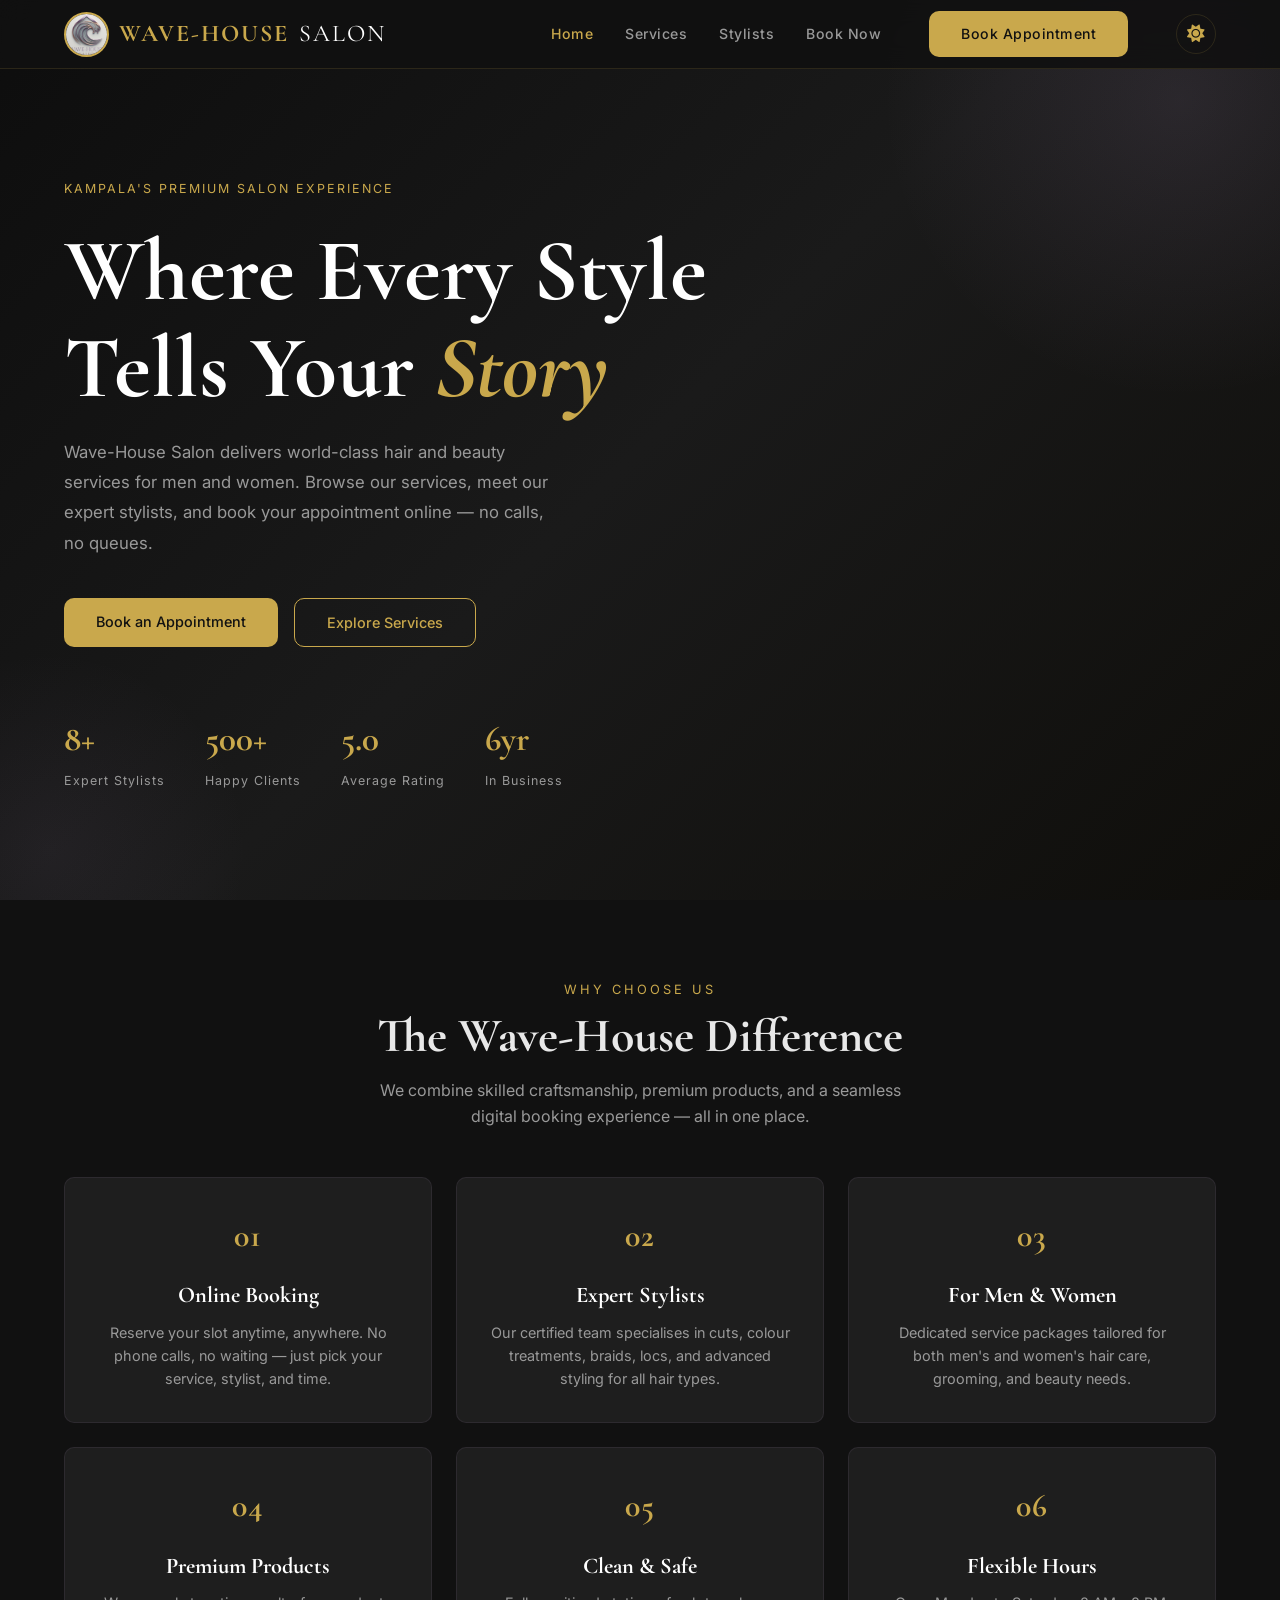
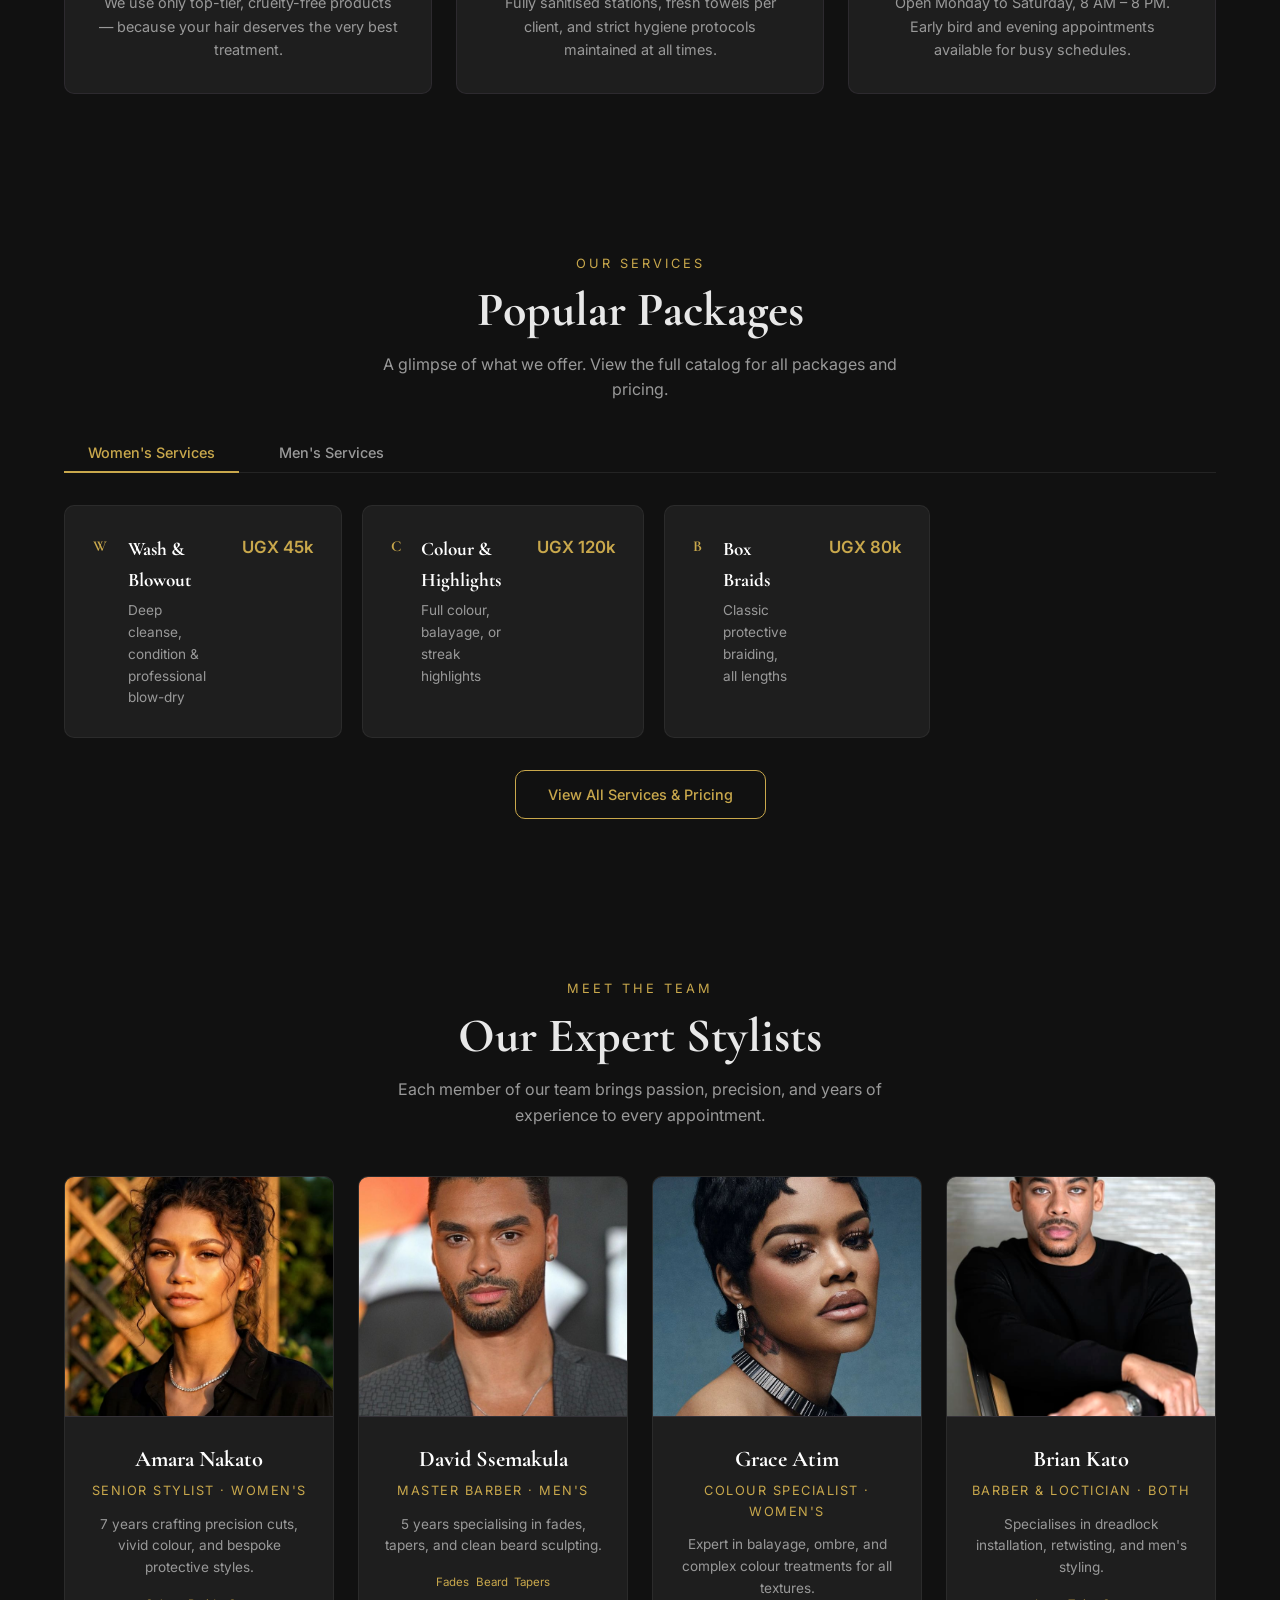
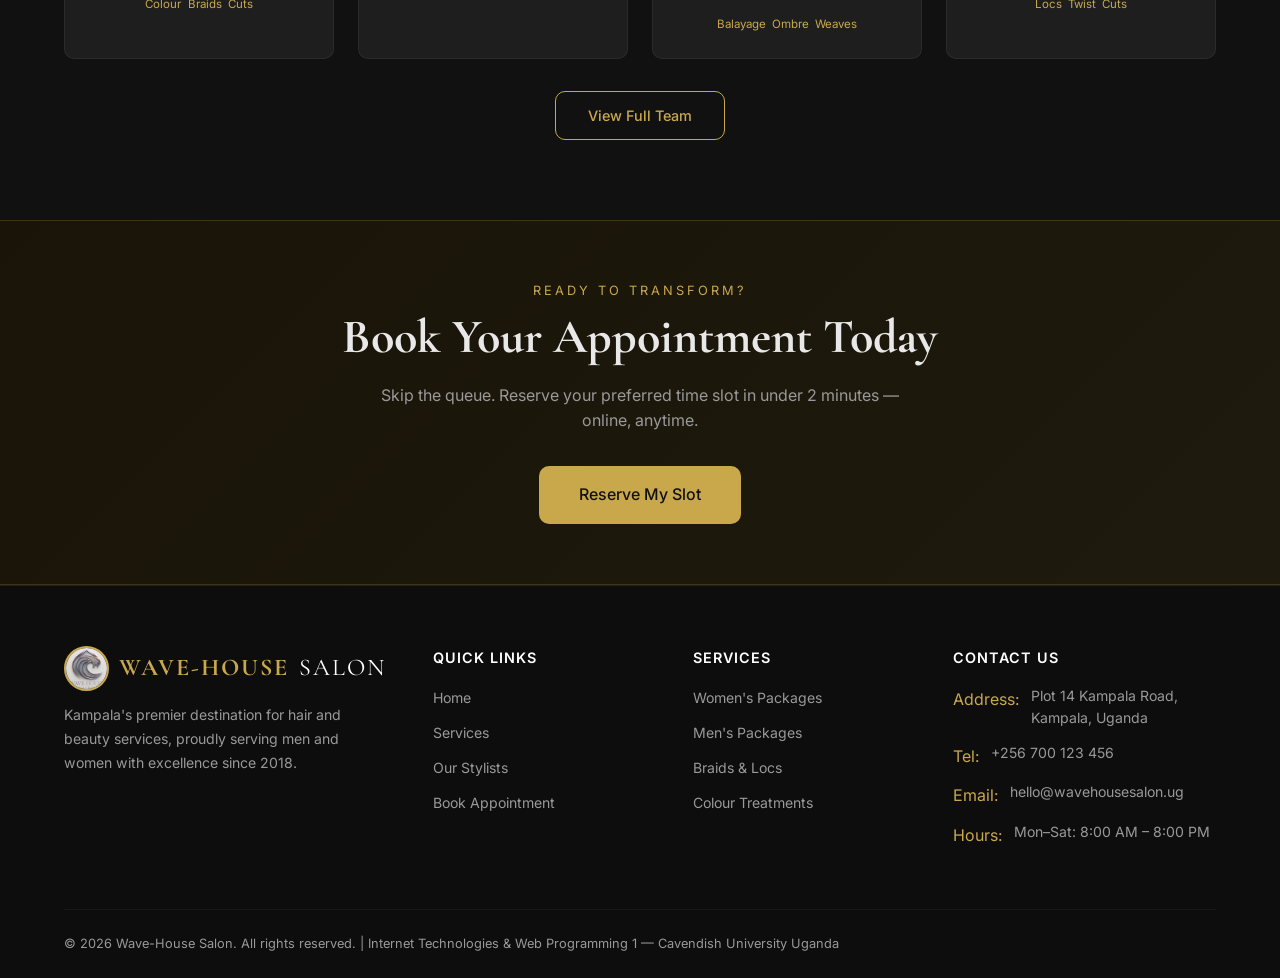
==== index.html @ 8438e337 "Fix: Synchronize stylist images across Home and Stylists pages" ====
<!DOCTYPE html>
<html lang="en">
<head>
  <meta charset="UTF-8" />
  <meta name="viewport" content="width=device-width, initial-scale=1.0" />
  <meta name="description" content="Wave-House Salon — Premium hair and beauty services for men and women in Kampala. Book your appointment online today." />
  <title>Wave-House Salon | Kampala's Premier Hair & Beauty Studio</title>
  <link rel="stylesheet" href="style.css" />
  <!-- Font Awesome for Icons -->
  <link rel="stylesheet" href="https://cdnjs.cloudflare.com/ajax/libs/font-awesome/6.0.0/css/all.min.css" />
  <!-- Theme Switcher Script (Head inclusion prevents flash) -->
  <script src="theme.js"></script>
</head>
<body>

  <!-- ========================
       NAVIGATION
       ======================== -->
  <nav class="navbar" role="navigation" aria-label="Main navigation">
    <div class="container nav-inner">
      <a href="index.html" class="nav-logo" id="nav-logo">
        <img src="logo.jpeg" alt="Wave-House Salon Logo">
        WAVE-HOUSE<span>SALON</span>
      </a>

      <ul class="nav-links" id="nav-links">
        <li><a href="index.html" class="active" id="nav-home">Home</a></li>
        <li><a href="services.html" id="nav-services">Services</a></li>
        <li><a href="stylists.html" id="nav-stylists">Stylists</a></li>
        <li><a href="booking.html" id="nav-booking">Book Now</a></li>
        <li><a href="booking.html" class="btn btn-gold nav-cta" id="nav-cta-btn">Book Appointment</a></li>
        <li>
          <button class="theme-toggle" id="theme-toggle" aria-label="Toggle Light/Dark Mode">
            <i class="fas fa-moon"></i>
          </button>
        </li>
      </ul>

      <button class="hamburger" id="hamburger-btn" aria-label="Open menu" aria-expanded="false">
        <span></span><span></span><span></span>
      </button>
    </div>
  </nav>

  <!-- Mobile Nav -->
  <div class="mobile-nav" id="mobile-nav" aria-hidden="true">
    <a href="index.html" id="mob-home">Home</a>
    <a href="services.html" id="mob-services">Services</a>
    <a href="stylists.html" id="mob-stylists">Stylists</a>
    <a href="booking.html" id="mob-booking">Book Now</a>
    <a href="booking.html" class="btn btn-gold" id="mob-cta" style="text-align:center;margin-top:0.5rem;">Book Appointment</a>
  </div>

  <!-- ========================
       HERO SECTION
       ======================== -->
  <header class="hero" id="hero-section">
    <div class="container">
      <div class="hero-content">
        <div class="hero-badge" id="hero-badge">
          Kampala's Premium Salon Experience
        </div>

        <h1 id="hero-headline">
          Where Every Style<br>Tells Your <em>Story</em>
        </h1>

        <p id="hero-description">
          Wave-House Salon delivers world-class hair and beauty services for men and women.
          Browse our services, meet our expert stylists, and book your appointment online — no calls, no queues.
        </p>

        <div class="hero-actions">
          <a href="booking.html" class="btn btn-gold" id="hero-book-btn">Book an Appointment</a>
          <a href="services.html" class="btn btn-outline" id="hero-services-btn">Explore Services</a>
        </div>

        <div class="hero-stats" id="hero-stats">
          <div class="stat-item">
            <span class="stat-num">8+</span>
            <span class="stat-label">Expert Stylists</span>
          </div>
          <div class="stat-item">
            <span class="stat-num">500+</span>
            <span class="stat-label">Happy Clients</span>
          </div>
          <div class="stat-item">
            <span class="stat-num">5.0</span>
            <span class="stat-label">Average Rating</span>
          </div>
          <div class="stat-item">
            <span class="stat-num">6yr</span>
            <span class="stat-label">In Business</span>
          </div>
        </div>
      </div>
    </div>
  </header>

  <!-- ========================
       VALUE PROPOSITIONS
       ======================== -->
  <section class="section reveal" id="features-section" aria-labelledby="features-title">
    <div class="container text-center">
      <p class="section-label">Why Choose Us</p>
      <h2 class="section-title" id="features-title">The Wave-House Difference</h2>
      <p class="section-sub">
        We combine skilled craftsmanship, premium products, and a seamless digital booking experience — all in one place.
      </p>

      <div class="features-grid" id="features-grid">
        <article class="feature-card" id="feature-booking">
          <span class="feature-icon">01</span>
          <h3>Online Booking</h3>
          <p>Reserve your slot anytime, anywhere. No phone calls, no waiting — just pick your service, stylist, and time.</p>
        </article>
        <article class="feature-card" id="feature-stylists">
          <span class="feature-icon">02</span>
          <h3>Expert Stylists</h3>
          <p>Our certified team specialises in cuts, colour treatments, braids, locs, and advanced styling for all hair types.</p>
        </article>
        <article class="feature-card" id="feature-gender">
          <span class="feature-icon">03</span>
          <h3>For Men &amp; Women</h3>
          <p>Dedicated service packages tailored for both men's and women's hair care, grooming, and beauty needs.</p>
        </article>
        <article class="feature-card" id="feature-products">
          <span class="feature-icon">04</span>
          <h3>Premium Products</h3>
          <p>We use only top-tier, cruelty-free products — because your hair deserves the very best treatment.</p>
        </article>
        <article class="feature-card" id="feature-hygiene">
          <span class="feature-icon">05</span>
          <h3>Clean &amp; Safe</h3>
          <p>Fully sanitised stations, fresh towels per client, and strict hygiene protocols maintained at all times.</p>
        </article>
        <article class="feature-card" id="feature-hours">
          <span class="feature-icon">06</span>
          <h3>Flexible Hours</h3>
          <p>Open Monday to Saturday, 8 AM – 8 PM. Early bird and evening appointments available for busy schedules.</p>
        </article>
      </div>
    </div>
  </section>

  <!-- ========================
       SERVICES PREVIEW
       ======================== -->
  <section class="section services-preview reveal" id="services-preview" aria-labelledby="services-preview-title">
    <div class="container">
      <div class="text-center">
        <p class="section-label">Our Services</p>
        <h2 class="section-title" id="services-preview-title">Popular Packages</h2>
        <p class="section-sub">A glimpse of what we offer. View the full catalog for all packages and pricing.</p>
      </div>

      <div class="services-tabs" role="tablist">
        <button class="tab-btn active" id="tab-women" role="tab" aria-selected="true" aria-controls="panel-women">
          Women's Services
        </button>
        <button class="tab-btn" id="tab-men" role="tab" aria-selected="false" aria-controls="panel-men">
          Men's Services
        </button>
      </div>

      <!-- Women's Panel -->
      <div class="tab-panel active" id="panel-women" role="tabpanel" aria-labelledby="tab-women">
        <div class="cards-grid">
          <div class="service-card">
            <div class="service-icon-wrap">W</div>
            <div class="service-info">
              <h4>Wash &amp; Blowout</h4>
              <p>Deep cleanse, condition &amp; professional blow-dry</p>
            </div>
            <span class="service-price">UGX 45k</span>
          </div>
          <div class="service-card">
            <div class="service-icon-wrap">C</div>
            <div class="service-info">
              <h4>Colour &amp; Highlights</h4>
              <p>Full colour, balayage, or streak highlights</p>
            </div>
            <span class="service-price">UGX 120k</span>
          </div>
          <div class="service-card">
            <div class="service-icon-wrap">B</div>
            <div class="service-info">
              <h4>Box Braids</h4>
              <p>Classic protective braiding, all lengths</p>
            </div>
            <span class="service-price">UGX 80k</span>
          </div>
        </div>
      </div>

      <!-- Men's Panel -->
      <div class="tab-panel" id="panel-men" role="tabpanel" aria-labelledby="tab-men">
        <div class="cards-grid">
          <div class="service-card">
            <div class="service-icon-wrap">M</div>
            <div class="service-info">
              <h4>Classic Haircut</h4>
              <p>Precision cut with wash &amp; style finish</p>
            </div>
            <span class="service-price">UGX 30k</span>
          </div>
          <div class="service-card">
            <div class="service-icon-wrap">G</div>
            <div class="service-info">
              <h4>Beard Trim &amp; Shape</h4>
              <p>Clean line-up, shaping &amp; moisturise</p>
            </div>
            <span class="service-price">UGX 20k</span>
          </div>
          <div class="service-card">
            <div class="service-icon-wrap">CB</div>
            <div class="service-info">
              <h4>Cut &amp; Beard Combo</h4>
              <p>Full haircut + beard groom package</p>
            </div>
            <span class="service-price">UGX 45k</span>
          </div>
        </div>
      </div>

      <div class="text-center mt-4">
        <a href="services.html" class="btn btn-outline" id="view-all-services-btn">View All Services &amp; Pricing</a>
      </div>
    </div>
  </section>

  <!-- ========================
       STYLISTS TEASER
       ======================== -->
  <section class="section reveal" id="stylists-teaser" aria-labelledby="stylists-teaser-title">
    <div class="container text-center">
      <p class="section-label">Meet the Team</p>
      <h2 class="section-title" id="stylists-teaser-title">Our Expert Stylists</h2>
      <p class="section-sub">Each member of our team brings passion, precision, and years of experience to every appointment.</p>

      <div class="stylist-grid mt-4">
        <div class="stylist-card" id="stylist-amara">
          <div class="stylist-placeholder">
            <img src="assets/images/women/female stylist 1.jpg" alt="Amara Nakato">
          </div>
          <div class="stylist-info">
            <h3>Amara Nakato</h3>
            <p class="stylist-role">Senior Stylist · Women's</p>
            <p class="stylist-bio">7 years crafting precision cuts, vivid colour, and bespoke protective styles.</p>
            <div class="stylist-tags">
              <span class="stylist-tag">Colour</span>
              <span class="stylist-tag">Braids</span>
              <span class="stylist-tag">Cuts</span>
            </div>
          </div>
        </div>
        <div class="stylist-card" id="stylist-david">
          <div class="stylist-placeholder">
            <img src="assets/images/men/male stylist 1.jpg" alt="David Ssemakula">
          </div>
          <div class="stylist-info">
            <h3>David Ssemakula</h3>
            <p class="stylist-role">Master Barber · Men's</p>
            <p class="stylist-bio">5 years specialising in fades, tapers, and clean beard sculpting.</p>
            <div class="stylist-tags">
              <span class="stylist-tag">Fades</span>
              <span class="stylist-tag">Beard</span>
              <span class="stylist-tag">Tapers</span>
            </div>
          </div>
        </div>
        <div class="stylist-card" id="stylist-grace">
          <div class="stylist-placeholder">
            <img src="assets/images/women/female stylist 2.jpg" alt="Grace Atim">
          </div>
          <div class="stylist-info">
            <h3>Grace Atim</h3>
            <p class="stylist-role">Colour Specialist · Women's</p>
            <p class="stylist-bio">Expert in balayage, ombre, and complex colour treatments for all textures.</p>
            <div class="stylist-tags">
              <span class="stylist-tag">Balayage</span>
              <span class="stylist-tag">Ombre</span>
              <span class="stylist-tag">Weaves</span>
            </div>
          </div>
        </div>
        <div class="stylist-card" id="stylist-brian">
          <div class="stylist-placeholder">
            <img src="assets/images/men/male stylist 2.jpg" alt="Brian Kato">
          </div>
          <div class="stylist-info">
            <h3>Brian Kato</h3>
            <p class="stylist-role">Barber &amp; Loctician · Both</p>
            <p class="stylist-bio">Specialises in dreadlock installation, retwisting, and men's styling.</p>
            <div class="stylist-tags">
              <span class="stylist-tag">Locs</span>
              <span class="stylist-tag">Twist</span>
              <span class="stylist-tag">Cuts</span>
            </div>
          </div>
        </div>
      </div>

      <div class="text-center mt-4">
        <a href="stylists.html" class="btn btn-outline" id="view-stylists-btn">View Full Team</a>
      </div>
    </div>
  </section>

  <!-- ========================
       BOOKING CTA STRIP
       ======================== -->
  <section id="cta-strip" class="cta-strip">
    <div class="container text-center">
      <p class="section-label">Ready to Transform?</p>
      <h2 class="section-title" style="margin-bottom:1rem;">Book Your Appointment Today</h2>
      <p class="section-sub" style="margin-bottom:2rem;">
        Skip the queue. Reserve your preferred time slot in under 2 minutes — online, anytime.
      </p>
      <a href="booking.html" class="btn btn-gold" id="cta-book-btn" style="font-size:1rem;padding:1rem 2.5rem;">
        Reserve My Slot
      </a>
    </div>
  </section>

  <!-- ========================
       FOOTER
       ======================== -->
  <footer class="footer" id="main-footer">
    <div class="container">
      <div class="footer-grid">
        <div class="footer-brand">
          <a href="index.html" class="nav-logo">
            <img src="logo.jpeg" alt="Wave-House Salon Logo">
            WAVE-HOUSE<span>SALON</span>
          </a>
          <p>Kampala's premier destination for hair and beauty services, proudly serving men and women with excellence since 2018.</p>
        </div>

        <div class="footer-col">
          <h4>Quick Links</h4>
          <ul>
            <li><a href="index.html" id="footer-home">Home</a></li>
            <li><a href="services.html" id="footer-services">Services</a></li>
            <li><a href="stylists.html" id="footer-stylists">Our Stylists</a></li>
            <li><a href="booking.html" id="footer-booking">Book Appointment</a></li>
          </ul>
        </div>

        <div class="footer-col">
          <h4>Services</h4>
          <ul>
            <li><a href="services.html#women">Women's Packages</a></li>
            <li><a href="services.html#men">Men's Packages</a></li>
            <li><a href="services.html#braids">Braids &amp; Locs</a></li>
            <li><a href="services.html#colour">Colour Treatments</a></li>
          </ul>
        </div>

        <div class="footer-col">
          <h4>Contact Us</h4>
          <div class="footer-contact-item">
            <span>Address:</span>
            <span>Plot 14 Kampala Road,<br>Kampala, Uganda</span>
          </div>
          <div class="footer-contact-item">
            <span>Tel:</span>
            <span>+256 700 123 456</span>
          </div>
          <div class="footer-contact-item">
            <span>Email:</span>
            <span>hello@wavehousesalon.ug</span>
          </div>
          <div class="footer-contact-item">
            <span>Hours:</span>
            <span>Mon–Sat: 8:00 AM – 8:00 PM</span>
          </div>
        </div>
      </div>

      <div class="footer-bottom">
        <p>&copy; 2026 Wave-House Salon. All rights reserved. | Internet Technologies &amp; Web Programming 1 — Cavendish University Uganda</p>
      </div>
    </div>
  </footer>

  <!-- ========================
       JAVASCRIPT
       ======================== -->
  <script>
    // --- Mobile Menu Toggle ---
    const hamburger = document.getElementById('hamburger-btn');
    const mobileNav = document.getElementById('mobile-nav');

    hamburger.addEventListener('click', () => {
      const isOpen = mobileNav.classList.toggle('open');
      hamburger.setAttribute('aria-expanded', isOpen);
      mobileNav.setAttribute('aria-hidden', !isOpen);
    });

    // Close mobile nav on link click
    mobileNav.querySelectorAll('a').forEach(link => {
      link.addEventListener('click', () => {
        mobileNav.classList.remove('open');
        hamburger.setAttribute('aria-expanded', 'false');
      });
    });

    // --- Tab Switcher (Services Preview) ---
    const tabBtns  = document.querySelectorAll('.tab-btn');
    const tabPanels = document.querySelectorAll('.tab-panel');

    tabBtns.forEach(btn => {
      btn.addEventListener('click', () => {
        tabBtns.forEach(b => { b.classList.remove('active'); b.setAttribute('aria-selected', 'false'); });
        tabPanels.forEach(p => p.classList.remove('active'));

        btn.classList.add('active');
        btn.setAttribute('aria-selected', 'true');
        const target = btn.getAttribute('aria-controls');
        document.getElementById(target).classList.add('active');
      });
    });


    // --- Scroll Reveal Observer ---
    const revealCallback = (entries, observer) => {
      entries.forEach(entry => {
        if (entry.isIntersecting) {
          entry.target.classList.add('active');
          observer.unobserve(entry.target);
        }
      });
    };

    const revealObserver = new IntersectionObserver(revealCallback, {
      threshold: 0.15
    });

    document.querySelectorAll('.reveal').forEach(el => revealObserver.observe(el));
  </script>

</body>
</html>
---- style.css ----
/* ===========================
   Wave-House Salon — Global Styles
   style.css
   =========================== */

/* --- Google Fonts --- */
@import url('https://fonts.googleapis.com/css2?family=Cormorant+Garamond:wght@400;600;700&family=Inter:wght@300;400;500;600&display=swap');

/* --- CSS Custom Properties --- */
:root {
  /* Default: Light Mode */
  --bg-color:     #f4f4f4;
  --text-color:   #111111;
  --accent-color: #c9a84c;
  --card-bg:      #ffffff;
  --nav-bg:       rgba(244, 244, 244, 0.95);
  --border-clr:   rgba(0,0,0,0.1);
  --muted-clr:    #666666;
  
  --clr-gold:    #c9a84c;
  --clr-gold-lt: #e2c97e;
  --radius:      10px;
  --shadow:      0 8px 32px rgba(0,0,0,0.1);
  --transition:  0.4s ease;
  --font-head:   'Cormorant Garamond', serif;
  --font-body:   'Inter', sans-serif;
  --max-w:       1200px;

  /* Theme-aware backgrounds */
  --hero-bg:     linear-gradient(135deg, #ffffff 0%, #f4f4f4 100%);
  --footer-bg:   #ffffff;
  --header-bg:   linear-gradient(135deg, #f4f4f4, #ffffff);
  --cta-bg:      linear-gradient(135deg, #fcfcfc, #f4f4f4);
  
  /* Missing variables for consistency */
  --clr-white:   #111111; /* Dark in light mode */
  --clr-card:    #ffffff;
  --clr-muted:   #666666;
  --clr-dark3:   #e0e0e0;
}

[data-theme="dark"] {
  --bg-color:     #111111;
  --text-color:   #e8e8e8;
  --accent-color: #c9a84c;
  --card-bg:      #1e1e1e;
  --nav-bg:       rgba(17,17,17,0.92);
  --border-clr:   rgba(201,168,76,0.15);
  --muted-clr:    #999999;
  --shadow:       0 8px 32px rgba(0,0,0,0.45);

  /* Section Backgrounds */
  --hero-bg:     linear-gradient(135deg, #0d0d0d 0%, #1a1a1a 50%, #0f0e0b 100%);
  --footer-bg:   #0d0d0d;
  --header-bg:   linear-gradient(135deg, #0d0d0d, #1a1a1a);
  --cta-bg:      linear-gradient(135deg, #1a1408, #1e1a0e);

  /* Consistency variables */
  --clr-white:   #ffffff;
  --clr-card:    #1e1e1e;
  --clr-muted:   #999999;
  --clr-dark3:   #252525;
  --clr-gold:    #c9a84c;
}

/* --- Reset --- */
*, *::before, *::after { box-sizing: border-box; margin: 0; padding: 0; }
html { scroll-behavior: smooth; }
body {
  font-family: var(--font-body);
  background: var(--bg-color);
  color: var(--text-color);
  line-height: 1.6;
  font-size: 16px;
  transition: background-color var(--transition), color var(--transition);
}
img { max-width: 100%; display: block; }
a  { text-decoration: none; color: inherit; }
ul { list-style: none; }

/* --- Utility Classes --- */
.container  { width: 90%; max-width: var(--max-w); margin: 0 auto; }
.section    { padding: 80px 0; }
.section-sm { padding: 50px 0; }
.text-gold  { color: var(--accent-color); }
.text-center{ text-align: center; }
.mt-1 { margin-top: 0.5rem; }
.mt-2 { margin-top: 1rem;   }
.mt-3 { margin-top: 1.5rem; }
.mt-4 { margin-top: 2rem;   }

.section-label {
  font-size: 0.8rem;
  letter-spacing: 3px;
  text-transform: uppercase;
  color: var(--accent-color);
  margin-bottom: 0.5rem;
}
.section-title {
  font-family: var(--font-head);
  font-size: clamp(2rem, 5vw, 3rem);
  font-weight: 700;
  line-height: 1.2;
  color: var(--text-color);
}
.section-sub {
  color: var(--muted-clr);
  max-width: 560px;
  margin: 0.75rem auto 0;
}

/* --- Buttons --- */
.btn {
  display: inline-block;
  padding: 0.75rem 2rem;
  border-radius: var(--radius);
  font-family: var(--font-body);
  font-size: 0.9rem;
  font-weight: 500;
  cursor: pointer;
  transition: var(--transition);
  border: none;
}
.btn-gold {
  background: var(--accent-color);
  color: #111;
}
.btn-gold:hover { background: var(--clr-gold-lt); transform: translateY(-2px); }
.btn-outline {
  background: transparent;
  border: 1.5px solid var(--accent-color);
  color: var(--accent-color);
}
.btn-outline:hover {
  background: var(--accent-color);
  color: #111;
  transform: translateY(-2px);
}

/* ===========================
   NAVBAR
   =========================== */
.navbar {
  position: fixed;
  top: 0; left: 0; right: 0;
  z-index: 1000;
  background: var(--nav-bg);
  backdrop-filter: blur(12px);
  border-bottom: 1px solid var(--border-clr);
  transition: var(--transition);
}
.nav-inner {
  display: flex;
  align-items: center;
  justify-content: space-between;
  height: 68px;
}
.nav-logo {
  display: flex;
  align-items: center;
  gap: 10px;
  font-family: var(--font-head);
  font-size: 1.5rem;
  font-weight: 700;
  letter-spacing: 2px;
  color: var(--accent-color);
  text-decoration: none;
}
.nav-logo img {
  height: 45px;
  width: 45px;
  object-fit: cover;
  border-radius: 50%;
  border: 2px solid var(--accent-color);
}
.nav-logo span {
  color: var(--clr-white);
  font-weight: 400;
}
.theme-toggle {
  background: none;
  border: 1px solid var(--border-clr);
  color: var(--accent-color);
  width: 40px;
  height: 40px;
  border-radius: 50%;
  display: flex;
  align-items: center;
  justify-content: center;
  cursor: pointer;
  transition: var(--transition);
  margin-left: 1rem;
  font-size: 1.1rem;
}
.theme-toggle:hover {
  background: var(--accent-color);
  color: #111;
  transform: rotate(15deg);
}
.nav-links {
  display: none;
  gap: 2rem;
  align-items: center;
}
.nav-links a {
  font-size: 0.88rem;
  font-weight: 500;
  color: var(--muted-clr);
  letter-spacing: 0.5px;
  transition: color var(--transition);
}
.nav-links a:hover, .nav-links a.active { color: var(--accent-color); }
.nav-links a.btn { color: #111; }
.nav-cta { margin-left: 1rem; }
.hamburger {
  display: flex;
  flex-direction: column;
  gap: 5px;
  cursor: pointer;
  padding: 4px;
  background: none;
  border: none;
}
.hamburger span {
  display: block;
  width: 24px;
  height: 2px;
  background: var(--accent-color);
  transition: var(--transition);
}
/* Mobile Nav */
.mobile-nav {
  display: none;
  position: fixed;
  top: 68px; left: 0; right: 0;
  background: var(--bg-color);
  border-top: 1px solid rgba(201,168,76,0.15);
  padding: 1.5rem 2rem;
  z-index: 999;
  flex-direction: column;
  gap: 1rem;
}
.mobile-nav.open { display: flex; }
.mobile-nav a {
  color: var(--muted-clr);
  font-size: 1rem;
  padding: 0.5rem 0;
  border-bottom: 1px solid rgba(255,255,255,0.05);
  transition: color var(--transition);
}
.mobile-nav a:hover { color: var(--accent-color); }
.mobile-nav a.btn { color: #111; }

/* ===========================
   HERO SECTION
   =========================== */
.hero {
  min-height: 100vh;
  display: flex;
  align-items: center;
  position: relative;
  overflow: hidden;
  padding-top: 68px;
  background: var(--hero-bg);
}
.hero::before {
  content: '';
  position: absolute;
  top: -200px; right: -200px;
  width: 600px; height: 600px;
  background: radial-gradient(circle, rgba(177,151,196,0.12) 0%, transparent 70%);
  pointer-events: none;
}
.hero::after {
  content: '';
  position: absolute;
  bottom: -150px; left: -150px;
  width: 400px; height: 400px;
  background: radial-gradient(circle, rgba(177,151,196,0.07) 0%, transparent 70%);
  pointer-events: none;
}
.hero-content {
  position: relative;
  z-index: 1;
  max-width: 680px;
}
.hero-badge {
  display: inline-flex;
  align-items: center;
  gap: 0.5rem;
  font-size: 0.78rem;
  color: var(--accent-color);
  letter-spacing: 2px;
  text-transform: uppercase;
  margin-bottom: 1.5rem;
}
.hero h1 {
  font-family: var(--font-head);
  font-size: clamp(2.8rem, 7vw, 5.5rem);
  font-weight: 700;
  line-height: 1.1;
  color: var(--clr-white);
  margin-bottom: 1.25rem;
}
.hero h1 em {
  font-style: italic;
  color: var(--accent-color);
}
.hero p {
  font-size: 1.05rem;
  color: var(--muted-clr);
  max-width: 500px;
  margin-bottom: 2.5rem;
  line-height: 1.8;
}
.hero-actions { display: flex; gap: 1rem; flex-wrap: wrap; }
.hero-stats {
  margin-top: 4rem;
  display: flex;
  gap: 2.5rem;
  flex-wrap: wrap;
}
.stat-item { text-align: left; }
.stat-num {
  font-family: var(--font-head);
  font-size: 2.2rem;
  font-weight: 700;
  color: var(--accent-color);
  display: block;
}
.stat-label { font-size: 0.78rem; color: var(--muted-clr); letter-spacing: 1px; }

/* ===========================
   FEATURES / VALUE PROPS
   =========================== */
.features-grid {
  display: grid;
  grid-template-columns: 1fr;
  gap: 1.5rem;
  margin-top: 3rem;
}
.feature-card {
  background: var(--card-bg);
  border: 1px solid rgba(177,151,196,0.1);
  border-radius: var(--radius);
  padding: 2rem;
  transition: var(--transition);
  position: relative;
  overflow: hidden;
}
.feature-card:hover {
  border-color: rgba(177,151,196,0.4);
  transform: translateY(-4px);
  box-shadow: var(--shadow);
}
.feature-icon {
  font-family: var(--font-head);
  font-size: 2rem;
  font-weight: 700;
  color: var(--accent-color);
  margin-bottom: 1rem;
  display: block;
  letter-spacing: 1px;
}
.feature-card h3 {
  font-family: var(--font-head);
  font-size: 1.4rem;
  color: var(--clr-white);
  margin-bottom: 0.5rem;
}
.feature-card p { color: var(--muted-clr); font-size: 0.9rem; }

/* ===========================
   SERVICES PREVIEW (index)
   =========================== */
.services-preview {
  background: var(--bg-color);
}
.services-tabs {
  display: flex;
  gap: 1rem;
  margin: 2rem 0;
  border-bottom: 1px solid rgba(255,255,255,0.08);
  padding-bottom: 0;
  flex-wrap: wrap;
}
.tab-btn {
  background: none;
  border: none;
  color: var(--muted-clr);
  font-family: var(--font-body);
  font-size: 0.9rem;
  font-weight: 500;
  padding: 0.6rem 1.5rem;
  cursor: pointer;
  border-bottom: 2px solid transparent;
  margin-bottom: -1px;
  transition: var(--transition);
}
.tab-btn.active, .tab-btn:hover {
  color: var(--accent-color);
  border-bottom-color: var(--accent-color);
}
.tab-panel { display: none; }
.tab-panel.active { display: block; }
.cards-grid {
  display: grid;
  grid-template-columns: 1fr;
  gap: 1.25rem;
  margin-top: 1.5rem;
}
.service-card {
  background: var(--card-bg);
  border: 1px solid rgba(255,255,255,0.06);
  border-radius: var(--radius);
  padding: 1.75rem;
  display: flex;
  align-items: flex-start;
  gap: 1.25rem;
  transition: var(--transition);
}
.service-card:hover {
  border-color: rgba(177,151,196,0.3);
  box-shadow: 0 4px 24px rgba(0,0,0,0.4);
}
.service-icon-wrap {
  width: auto; height: auto;
  display: flex; align-items: center; justify-content: center;
  font-family: var(--font-head);
  font-size: 0.95rem;
  font-weight: 700;
  color: var(--accent-color);
  letter-spacing: 0.5px;
  flex-shrink: 0;
}
.service-info h4 {
  font-family: var(--font-head);
  font-size: 1.2rem;
  color: var(--clr-white);
  margin-bottom: 0.3rem;
}
.service-info p { color: var(--muted-clr); font-size: 0.85rem; }
.service-price {
  margin-left: auto;
  color: var(--accent-color);
  font-weight: 600;
  font-size: 1.05rem;
  white-space: nowrap;
  padding-left: 1rem;
}

/* Full Services Page cards */
.service-pkg-card {
  background: var(--card-bg);
  border: 1px solid rgba(177,151,196,0.12);
  border-radius: var(--radius);
  overflow: hidden;
  transition: var(--transition);
}
.service-pkg-card:hover {
  border-color: rgba(177,151,196,0.45);
  transform: translateY(-6px);
  box-shadow: var(--shadow);
}
.pkg-header {
  background: var(--header-bg);
  padding: 1.75rem;
  border-bottom: 1px solid var(--border-clr);
}
.pkg-header .pkg-icon {
  display: inline-flex;
  align-items: center;
  justify-content: center;
  font-family: var(--font-head);
  font-size: 1.25rem;
  font-weight: 700;
  color: var(--accent-color);
  margin-bottom: 0.75rem;
}
.pkg-header h3 {
  font-family: var(--font-head);
  font-size: 1.5rem;
  color: var(--clr-white);
}
.pkg-header .pkg-price {
  font-size: 2rem;
  font-family: var(--font-head);
  color: var(--accent-color);
  font-weight: 700;
  margin-top: 0.5rem;
}
.pkg-header .pkg-price span { 
  font-size: 0.9rem; 
  color: var(--muted-clr); 
  font-family: var(--font-body); 
  opacity: 0.85;
}
.pkg-body { padding: 1.75rem; }
.pkg-features { display: flex; flex-direction: column; gap: 0.65rem; margin-bottom: 1.5rem; }
.pkg-features li {
  font-size: 0.9rem;
  color: var(--muted-clr);
  display: flex;
  align-items: center;
  gap: 0.5rem;
}
.pkg-features li::before { content: '✓'; color: var(--accent-color); font-weight: 700; }
.pkg-badge {
  display: inline-block;
  color: var(--accent-color);
  font-size: 0.72rem;
  margin-bottom: 0.5rem;
}

/* ===========================
   STYLISTS SECTION
   =========================== */
.stylist-grid {
  display: grid;
  grid-template-columns: 1fr;
  gap: 1.5rem;
  margin-top: 3rem;
}
.stylist-card {
  background: var(--card-bg);
  border: 1px solid rgba(255,255,255,0.06);
  border-radius: var(--radius);
  overflow: hidden;
  transition: var(--transition);
  text-align: center;
}
.stylist-card:hover {
  border-color: rgba(177,151,196,0.35);
  transform: translateY(-5px);
  box-shadow: var(--shadow);
}
.stylist-img {
  width: 100%;
  height: 240px;
  object-fit: cover;
  background: var(--card-bg);
}
.stylist-placeholder {
  width: 100%;
  height: 240px;
  background: var(--card-bg);
  display: flex;
  align-items: center;
  justify-content: center;
  font-family: var(--font-head);
  font-size: 3.5rem;
  font-weight: 700;
  color: var(--accent-color);
  letter-spacing: 2px;
  border-bottom: 1px solid rgba(177,151,196,0.15);
  overflow: hidden;
}
.stylist-placeholder img {
  width: 100%;
  height: 100%;
  object-fit: cover;
}
.stylist-info { padding: 1.5rem; }
.stylist-info h3 {
  font-family: var(--font-head);
  font-size: 1.4rem;
  color: var(--clr-white);
  margin-bottom: 0.25rem;
}
.stylist-role {
  color: var(--accent-color);
  font-size: 0.8rem;
  letter-spacing: 1.5px;
  text-transform: uppercase;
  margin-bottom: 0.75rem;
}
.stylist-bio { color: var(--muted-clr); font-size: 0.85rem; margin-bottom: 1rem; }
.stylist-tags { display: flex; gap: 0.4rem; flex-wrap: wrap; justify-content: center; }
.stylist-tag {
  color: var(--accent-color);
  font-size: 0.72rem;
}
.stylist-exp {
  display: inline-block;
  margin-top: 0.75rem;
  font-size: 0.8rem;
  color: var(--muted-clr);
}

/* ===========================
   BOOKING FORM
   =========================== */
.booking-section { background: var(--bg-color); }
.booking-wrapper {
  display: grid;
  grid-template-columns: 1fr;
  gap: 3rem;
  align-items: start;
  margin-top: 3rem;
}
.booking-info h3 {
  font-family: var(--font-head);
  font-size: 1.8rem;
  color: var(--clr-white);
  margin-bottom: 1rem;
}
.booking-info p { color: var(--muted-clr); font-size: 0.9rem; margin-bottom: 1.5rem; }
.info-items { display: flex; flex-direction: column; gap: 1rem; }
.info-item { display: flex; align-items: center; gap: 0.75rem; color: var(--muted-clr); font-size: 0.9rem; }
.info-item span:first-child {
  font-size: 0.75rem;
  font-weight: 600;
  color: var(--accent-color);
  text-transform: uppercase;
  letter-spacing: 0.5px;
  min-width: 52px;
  flex-shrink: 0;
}
.booking-form-card {
  background: var(--card-bg);
  border: 1px solid rgba(201,168,76,0.15);
  border-radius: var(--radius);
  padding: 2.5rem;
}
.form-grid {
  display: grid;
  grid-template-columns: 1fr;
  gap: 1.25rem;
}
.form-group { display: flex; flex-direction: column; gap: 0.4rem; }
.form-group label {
  font-size: 0.82rem;
  font-weight: 500;
  color: var(--muted-clr);
  letter-spacing: 0.5px;
}
.form-group input,
.form-group select,
.form-group textarea {
  background: var(--card-bg);
  border: 1px solid rgba(255,255,255,0.1);
  border-radius: 8px;
  color: var(--clr-text);
  font-family: var(--font-body);
  font-size: 0.9rem;
  padding: 0.75rem 1rem;
  outline: none;
  transition: border-color var(--transition);
  width: 100%;
}
.form-group input:focus,
.form-group select:focus,
.form-group textarea:focus { border-color: var(--accent-color); }
.form-group select option { background: var(--card-bg); }
.form-group textarea { resize: vertical; min-height: 100px; }
.form-col-2 { grid-column: span 1; }
.form-submit { margin-top: 0.75rem; width: 100%; padding: 1rem; font-size: 1rem; }
.form-note { font-size: 0.78rem; color: var(--muted-clr); text-align: center; margin-top: 0.75rem; }

/* ===========================
   FOOTER
   =========================== */
.footer {
  background: var(--footer-bg);
  border-top: 1px solid rgba(201,168,76,0.12);
  padding: 60px 0 0;
}
.footer-grid {
  display: grid;
  grid-template-columns: 1fr;
  gap: 2.5rem;
  padding-bottom: 3rem;
}
.footer-brand p { color: var(--muted-clr); font-size: 0.88rem; margin-top: 0.75rem; max-width: 280px; line-height: 1.7; }
.footer-col h4 {
  color: var(--clr-white);
  font-size: 0.9rem;
  font-weight: 600;
  letter-spacing: 1px;
  margin-bottom: 1rem;
  text-transform: uppercase;
}
.footer-col ul { display: flex; flex-direction: column; gap: 0.6rem; }
.footer-col ul li a { color: var(--muted-clr); font-size: 0.88rem; transition: color var(--transition); }
.footer-col ul li a:hover { color: var(--accent-color); }
.footer-contact-item { display: flex; gap: 0.75rem; align-items: flex-start; margin-bottom: 0.75rem; }
.footer-contact-item span:first-child { color: var(--accent-color); margin-top: 2px; }
.footer-contact-item span:last-child { color: var(--muted-clr); font-size: 0.88rem; }
.footer-bottom {
  border-top: 1px solid rgba(255,255,255,0.05);
  padding: 1.5rem 0;
  display: flex;
  justify-content: space-between;
  align-items: center;
  flex-wrap: wrap;
  gap: 0.75rem;
}
.footer-bottom p { color: var(--muted-clr); font-size: 0.8rem; }

/* Page Header Banner */
.page-header {
  padding: 140px 0 70px;
  text-align: center;
  background: var(--header-bg);
  position: relative;
  overflow: hidden;
}
.page-header::before {
  content: '';
  position: absolute;
  top: -100px; right: -100px;
  width: 500px; height: 500px;
  background: radial-gradient(circle, rgba(201,168,76,0.1) 0%, transparent 70%);
}
.page-header h1 {
  font-family: var(--font-head);
  font-size: clamp(2.5rem, 6vw, 4rem);
  color: var(--clr-white);
}
.page-header p { color: var(--muted-clr); margin: 0.75rem auto 0; max-width: 500px; }
.breadcrumb {
  display: flex;
  justify-content: center;
  gap: 0.5rem;
  font-size: 0.82rem;
  color: var(--muted-clr);
  margin-bottom: 1.5rem;
}
.breadcrumb a { color: var(--accent-color); }
.breadcrumb span { color: var(--muted-clr); }

/* Success Message */
.success-msg {
  display: none;
  background: rgba(201,168,76,0.1);
  border: 1px solid rgba(201,168,76,0.35);
  border-radius: var(--radius);
  padding: 1.25rem;
  color: var(--accent-color);
  text-align: center;
  font-size: 0.95rem;
  margin-top: 1rem;
}

/* Filter Row (Services page) */
.filter-row {
  display: flex;
  gap: 0.75rem;
  flex-wrap: wrap;
  margin-top: 2rem;
  margin-bottom: 2.5rem;
}
.filter-btn {
  background: var(--card-bg);
  border: 1px solid rgba(255,255,255,0.08);
  border-radius: 50px;
  color: var(--muted-clr);
  font-family: var(--font-body);
  font-size: 0.85rem;
  padding: 0.5rem 1.25rem;
  cursor: pointer;
  transition: var(--transition);
}
.filter-btn.active, .filter-btn:hover {
  background: var(--accent-color);
  color: #111;
  border-color: var(--accent-color);
}

/* ===========================
   RESPONSIVE — Tablet 640px+
   =========================== */
@media (min-width: 640px) {
  .cards-grid    { grid-template-columns: repeat(2, 1fr); }
  .features-grid { grid-template-columns: repeat(2, 1fr); }
  .stylist-grid  { grid-template-columns: repeat(2, 1fr); }
  .form-grid     { grid-template-columns: repeat(2, 1fr); }
  .form-col-2    { grid-column: span 2; }
  .footer-grid   { grid-template-columns: repeat(2, 1fr); }
}

/* ===========================
   RESPONSIVE — Desktop 1024px+
   =========================== */
@media (min-width: 1024px) {
  .nav-links  { display: flex; }
  .hamburger  { display: none; }
  .cards-grid          { grid-template-columns: repeat(3, 1fr); }
  .features-grid       { grid-template-columns: repeat(3, 1fr); }
  .stylist-grid        { grid-template-columns: repeat(4, 1fr); }
  .footer-grid         { grid-template-columns: 1.5fr 1fr 1fr 1.2fr; }
  .booking-wrapper     { grid-template-columns: 1fr 1.6fr; }
  .hero-content        { max-width: 720px; }
}

/* ===========================
   RESPONSIVE — XL 1280px+
   =========================== */
@media (min-width: 1280px) {
  .cards-grid { grid-template-columns: repeat(4, 1fr); }
}

/* ===========================
   INTERACTIVE CALENDAR
   =========================== */
.calendar-section {
  margin-top: 2rem;
  grid-column: span 2;
}
.calendar-header {
  font-family: var(--font-head);
  font-size: 1.4rem;
  color: var(--text-color);
  margin-bottom: 1rem;
  text-align: center;
}
.calendar-container {
  display: grid;
  grid-template-columns: repeat(7, 1fr);
  gap: 10px;
  margin-bottom: 2rem;
}
.calendar-day {
  background: var(--card-bg);
  border: 1px solid var(--border-clr);
  border-radius: var(--radius);
  padding: 1rem;
  text-align: center;
  cursor: pointer;
  transition: var(--transition);
}
.calendar-day:hover {
  border-color: var(--accent-color);
  transform: translateY(-2px);
}
.calendar-day.active {
  background: var(--accent-color);
  color: #111;
  border-color: var(--accent-color);
}
.calendar-day.active .day-name, 
.calendar-day.active .day-date {
  color: #111;
}
.day-name {
  display: block;
  font-size: 0.75rem;
  text-transform: uppercase;
  color: var(--muted-clr);
  margin-bottom: 0.25rem;
}
.day-date {
  display: block;
  font-size: 1.2rem;
  font-weight: 700;
  font-family: var(--font-head);
}

.slots-container {
  display: grid;
  grid-template-columns: repeat(auto-fill, minmax(100px, 1fr));
  gap: 10px;
  margin-top: 1rem;
}
.time-slot {
  padding: 0.75rem;
  border-radius: 8px;
  text-align: center;
  font-size: 0.85rem;
  font-weight: 500;
  cursor: pointer;
  transition: var(--transition);
  border: 1px solid var(--border-clr);
}
.time-slot.available {
  background: rgba(40, 167, 69, 0.1);
  color: #28a745;
  border-color: rgba(40, 167, 69, 0.3);
}
.time-slot.available:hover {
  background: #28a745;
  color: #fff;
}
.time-slot.booked {
  background: rgba(0, 0, 0, 0.05);
  color: var(--muted-clr);
  border-color: var(--border-clr);
  cursor: not-allowed;
  opacity: 0.6;
}
.time-slot.selected {
  background: var(--accent-color) !important;
  color: #111 !important;
  border-color: var(--accent-color) !important;
}

@media (max-width: 768px) {
  .calendar-container {
    grid-template-columns: repeat(4, 1fr);
  }
}
@media (max-width: 480px) {
  .calendar-container {
    grid-template-columns: 1fr;
  }
  .calendar-day {
    display: flex;
    justify-content: space-between;
    align-items: center;
    padding: 0.75rem 1.5rem;
  }
  .day-name { margin-bottom: 0; }
}

/* ===========================
   SCROLL REVEAL ANIMATIONS
   =========================== */
.reveal {
  opacity: 0;
  transform: translateY(30px);
  transition: all 0.8s ease-out;
}
.reveal.active {
  opacity: 1;
  transform: translateY(0);
}

/* --- CTA Strip --- */
.cta-strip {
  background: var(--cta-bg);
  border-top: 1px solid rgba(201,168,76,0.2);
  border-bottom: 1px solid rgba(201,168,76,0.2);
  padding: 60px 0;
}

/* ===========================
   HAIRSTYLE GALLERY
   =========================== */
.gallery-grid {
  display: grid;
  grid-template-columns: repeat(3, 1fr);
  gap: 1.5rem;
  margin-top: 2rem;
}

.gallery-card {
  position: relative;
  overflow: hidden;
  border-radius: var(--radius);
  background: var(--card-bg);
  box-shadow: var(--shadow);
  cursor: pointer;
  margin: 0;
}

.gallery-card img {
  width: 100%;
  height: 350px;
  object-fit: cover;
  transition: transform 0.6s ease;
}

.gallery-card:hover img {
  transform: scale(1.1);
}

.gallery-card figcaption {
  position: absolute;
  bottom: 0;
  left: 0;
  right: 0;
  background: linear-gradient(transparent, rgba(0,0,0,0.8));
  padding: 1.5rem;
  color: #fff;
  opacity: 0;
  transform: translateY(20px);
  transition: all 0.4s ease;
}

.gallery-card:hover figcaption {
  opacity: 1;
  transform: translateY(0);
}

.gallery-card h4 {
  font-family: var(--font-head);
  font-size: 1.2rem;
  margin-bottom: 0.25rem;
}

.gallery-card p {
  font-size: 0.8rem;
  opacity: 0.8;
}

@media (max-width: 768px) {
  .gallery-grid {
    grid-template-columns: 1fr;
  }
}

.gallery-heading {
  font-family: var(--font-head);
  font-size: 1.75rem;
  color: var(--accent-color);
  margin-bottom: 1.5rem;
  border-bottom: 1px solid var(--border-clr);
  padding-bottom: 0.5rem;
  display: inline-block;
}
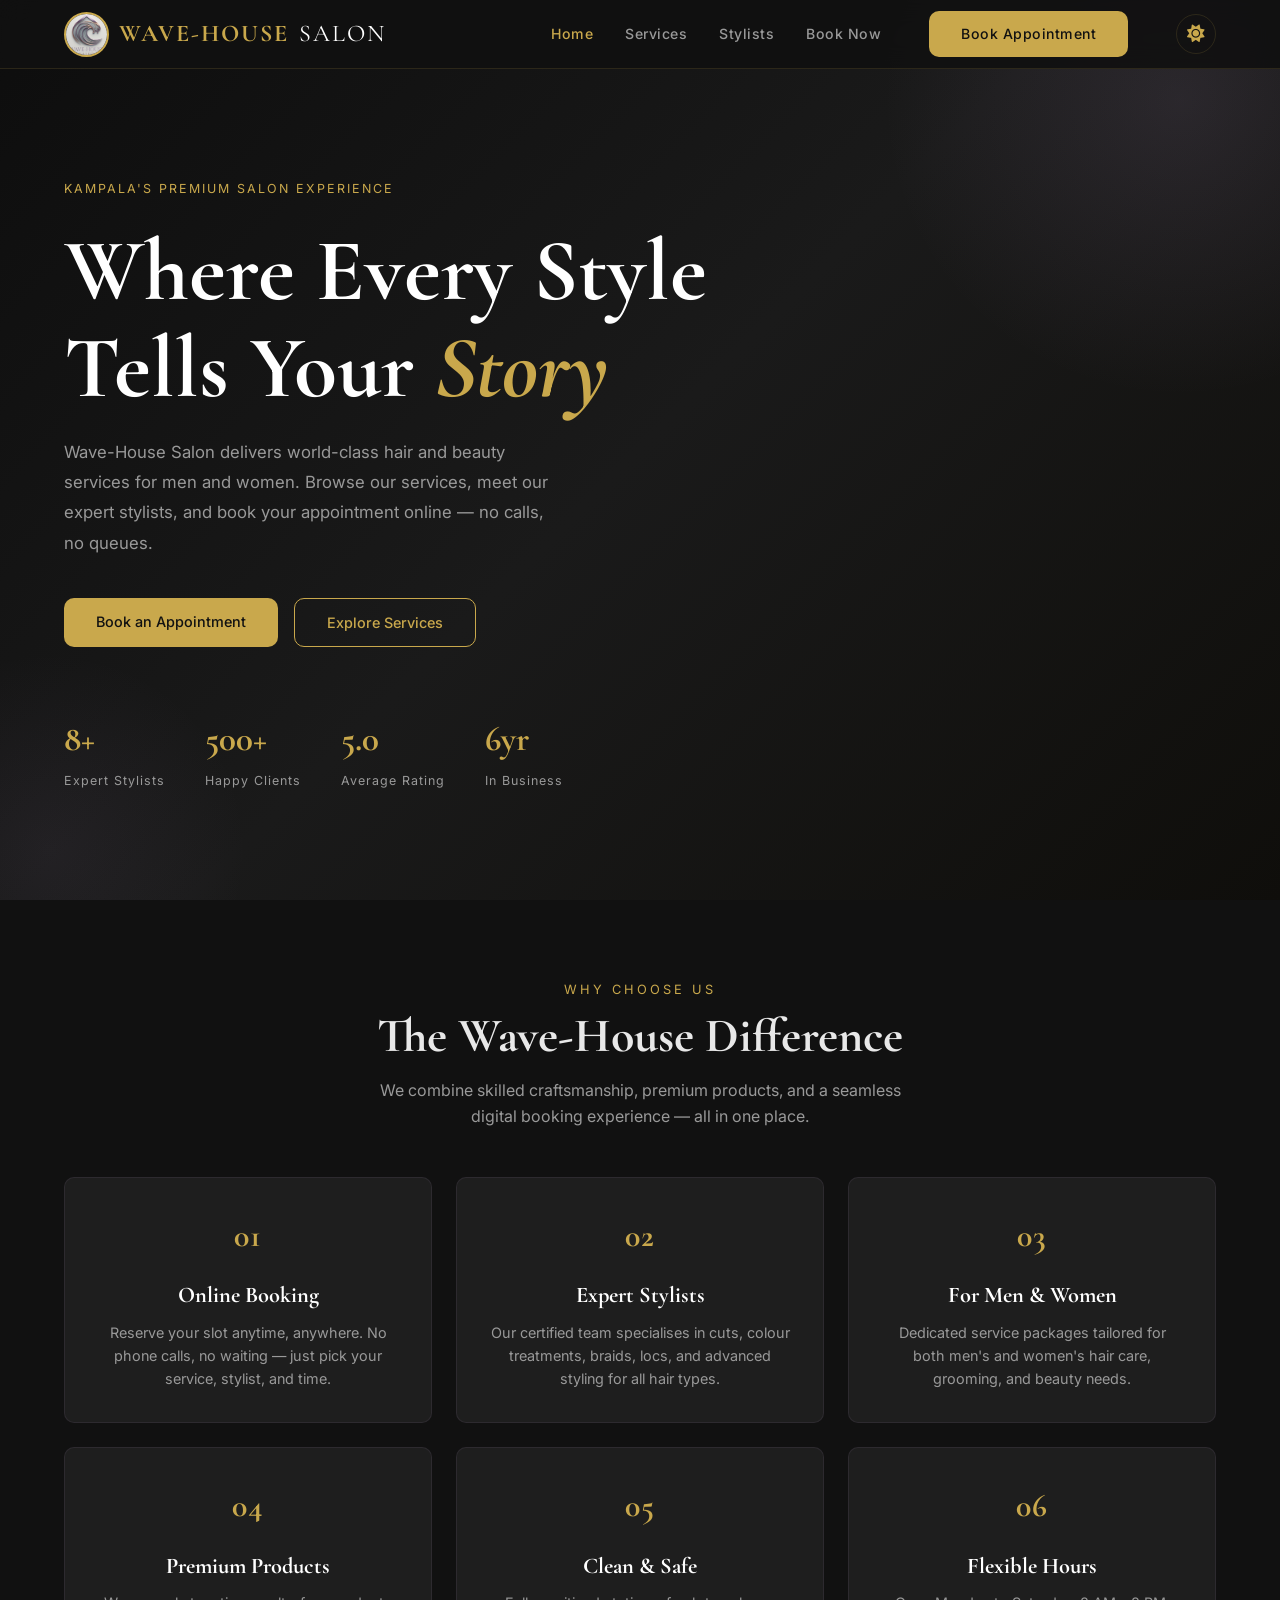
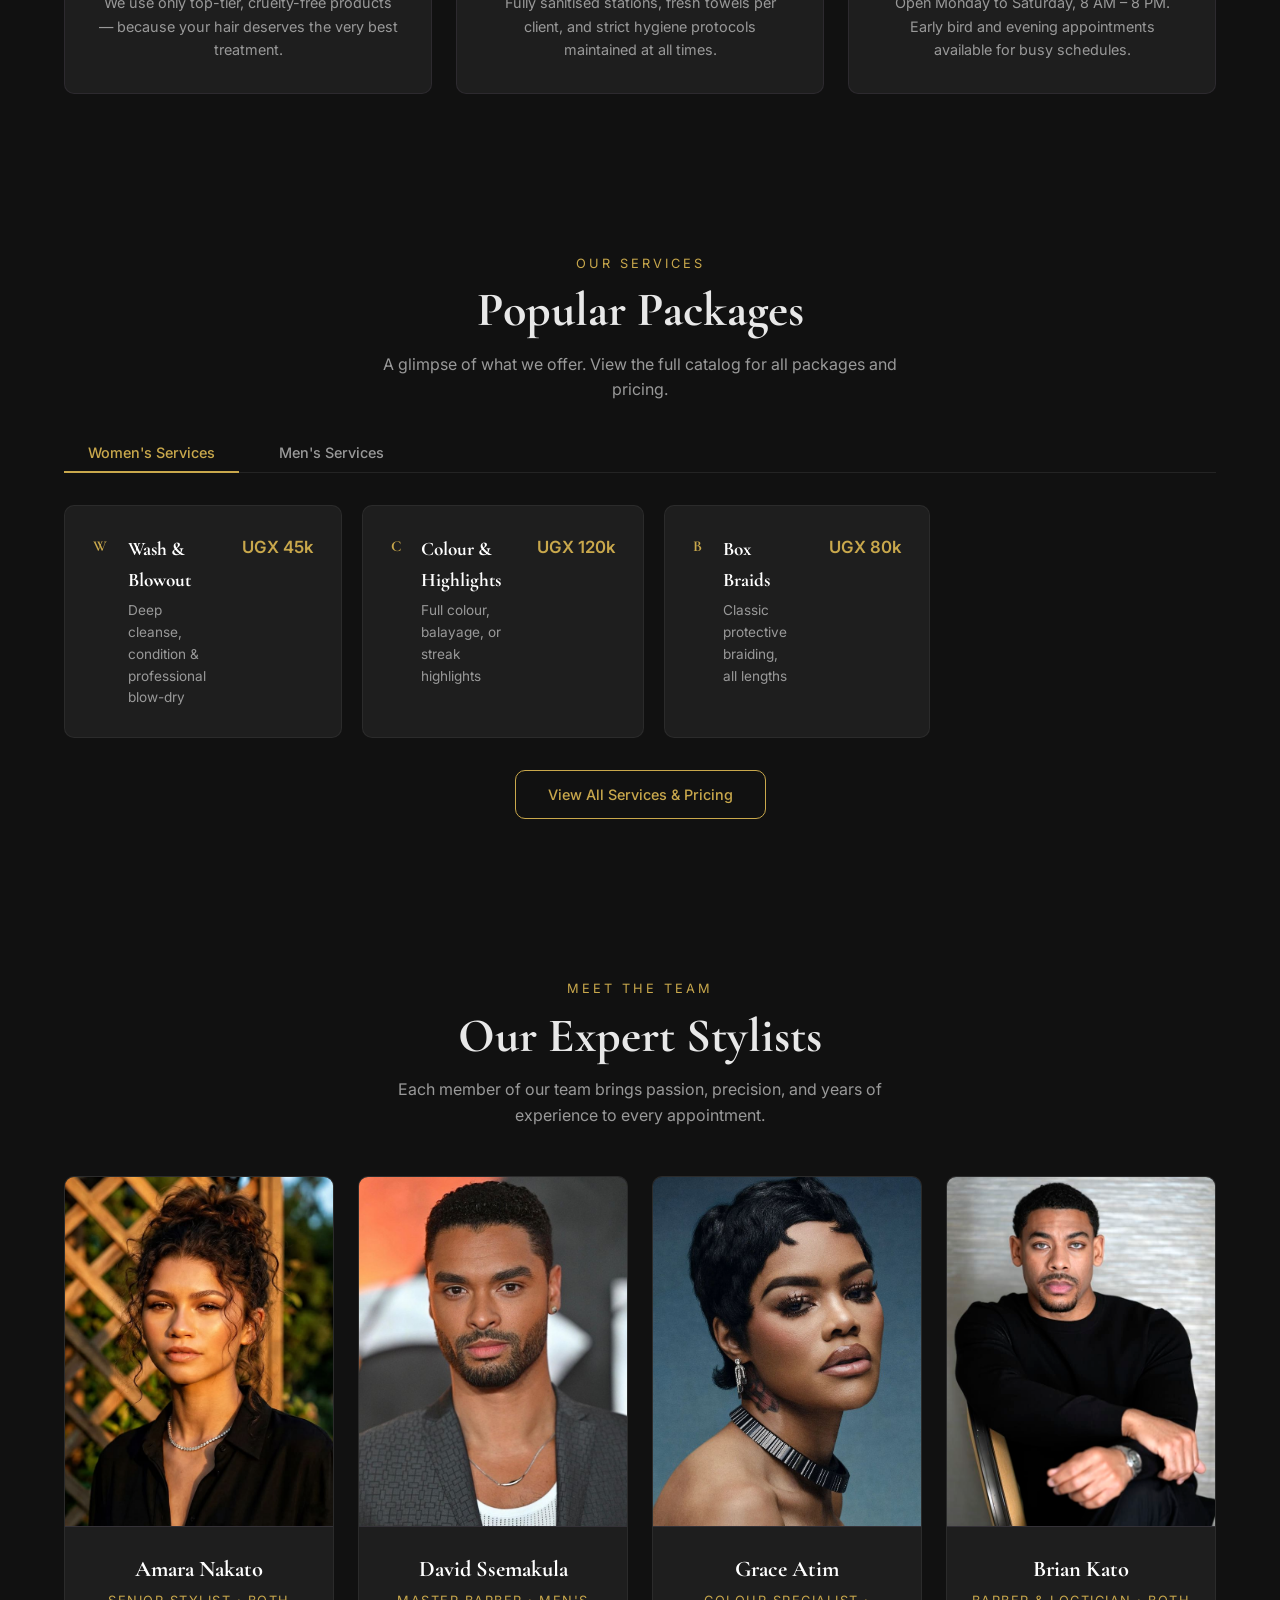
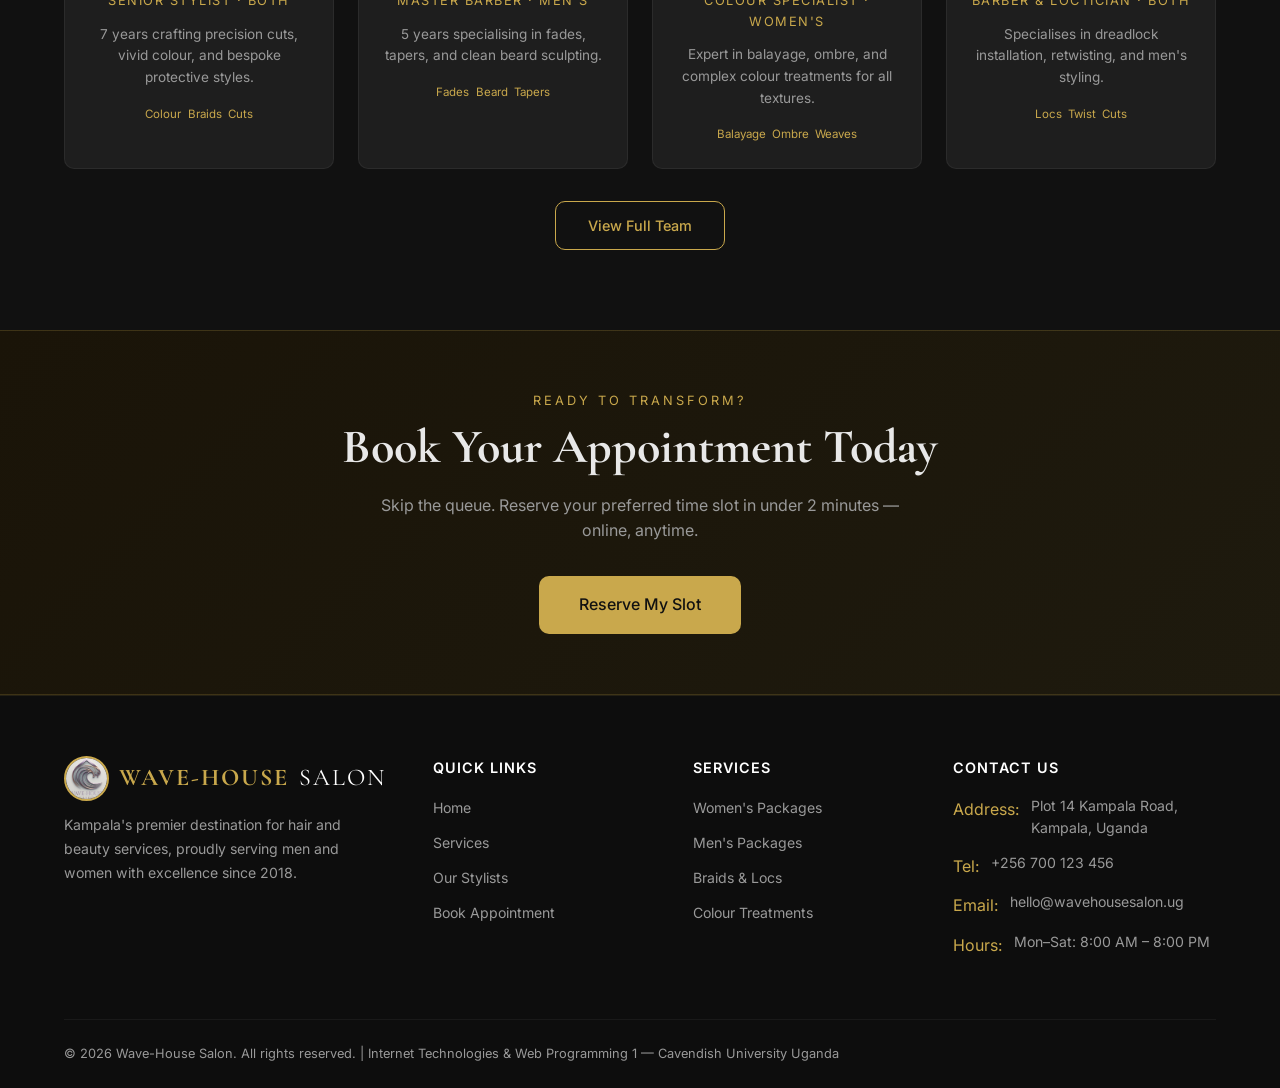
==== commit 0688a199: "Update: Set Amara Nakato as a unisex specialist (Both)" ====
--- a/index.html
+++ b/index.html
@@ -19,7 +19,7 @@
   <nav class="navbar" role="navigation" aria-label="Main navigation">
     <div class="container nav-inner">
       <a href="index.html" class="nav-logo" id="nav-logo">
-        <img src="logo.jpeg" alt="Wave-House Salon Logo">
+        <img src="assets/logo.jpeg" alt="Wave-House Salon Logo">
         WAVE-HOUSE<span>SALON</span>
       </a>
 
@@ -245,7 +245,7 @@
           </div>
           <div class="stylist-info">
             <h3>Amara Nakato</h3>
-            <p class="stylist-role">Senior Stylist · Women's</p>
+            <p class="stylist-role">Senior Stylist · Both</p>
             <p class="stylist-bio">7 years crafting precision cuts, vivid colour, and bespoke protective styles.</p>
             <div class="stylist-tags">
               <span class="stylist-tag">Colour</span>
--- a/style.css
+++ b/style.css
@@ -542,7 +542,7 @@
 }
 .stylist-placeholder {
   width: 100%;
-  height: 240px;
+  height: 350px;
   background: var(--card-bg);
   display: flex;
   align-items: center;
@@ -559,6 +559,7 @@
   width: 100%;
   height: 100%;
   object-fit: cover;
+  object-position: center;
 }
 .stylist-info { padding: 1.5rem; }
 .stylist-info h3 {
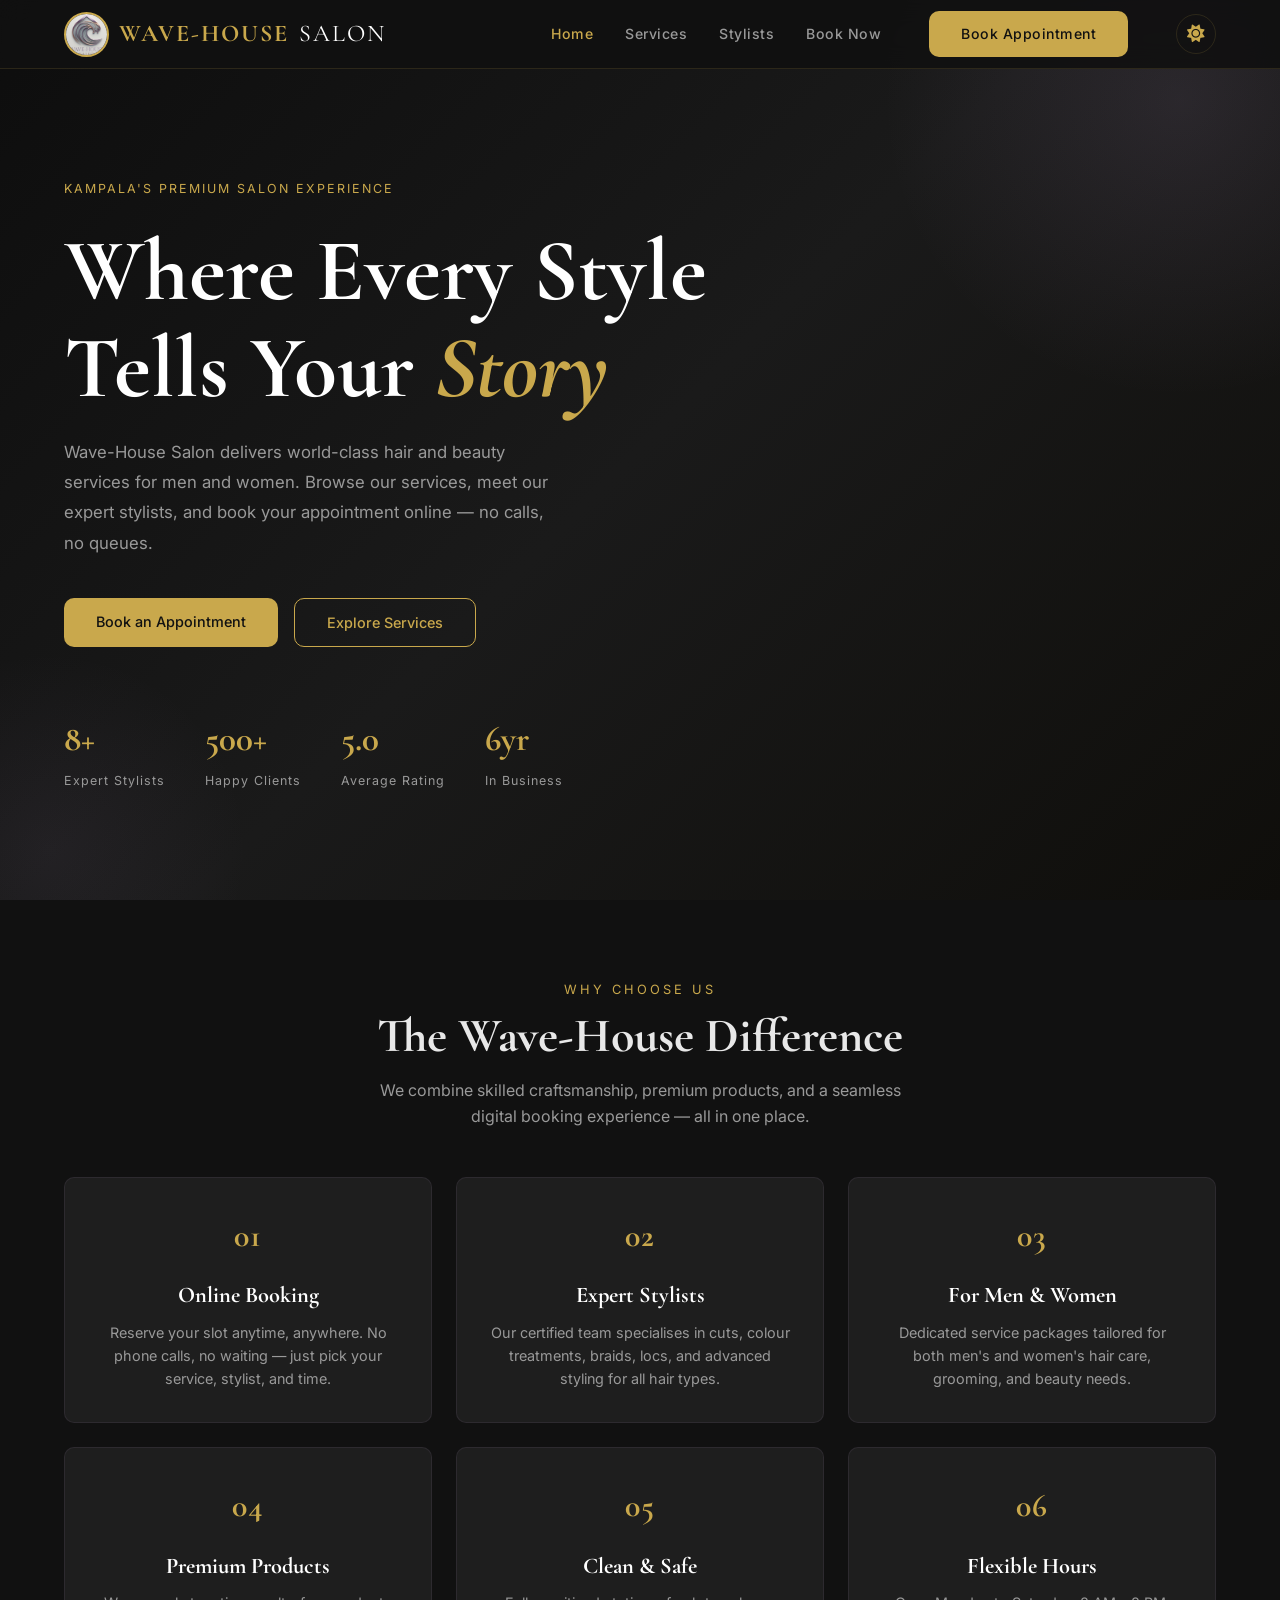
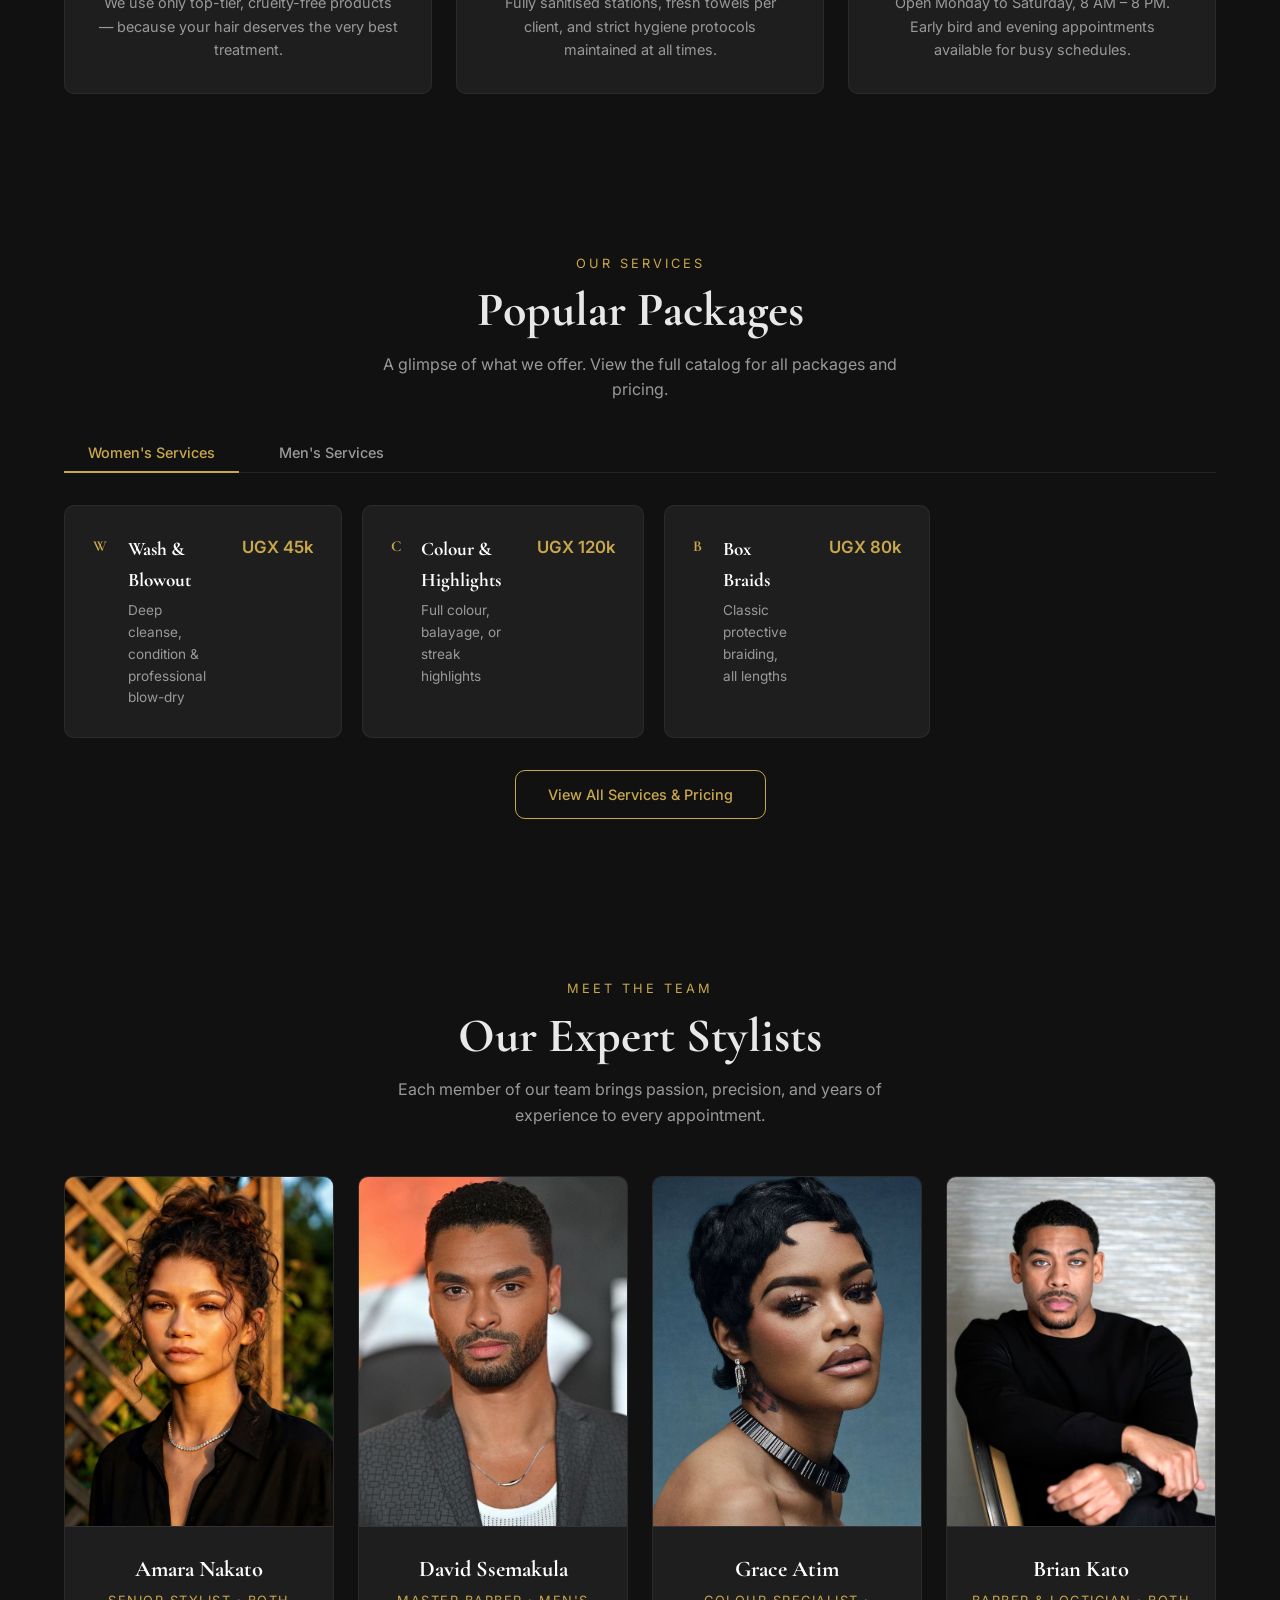
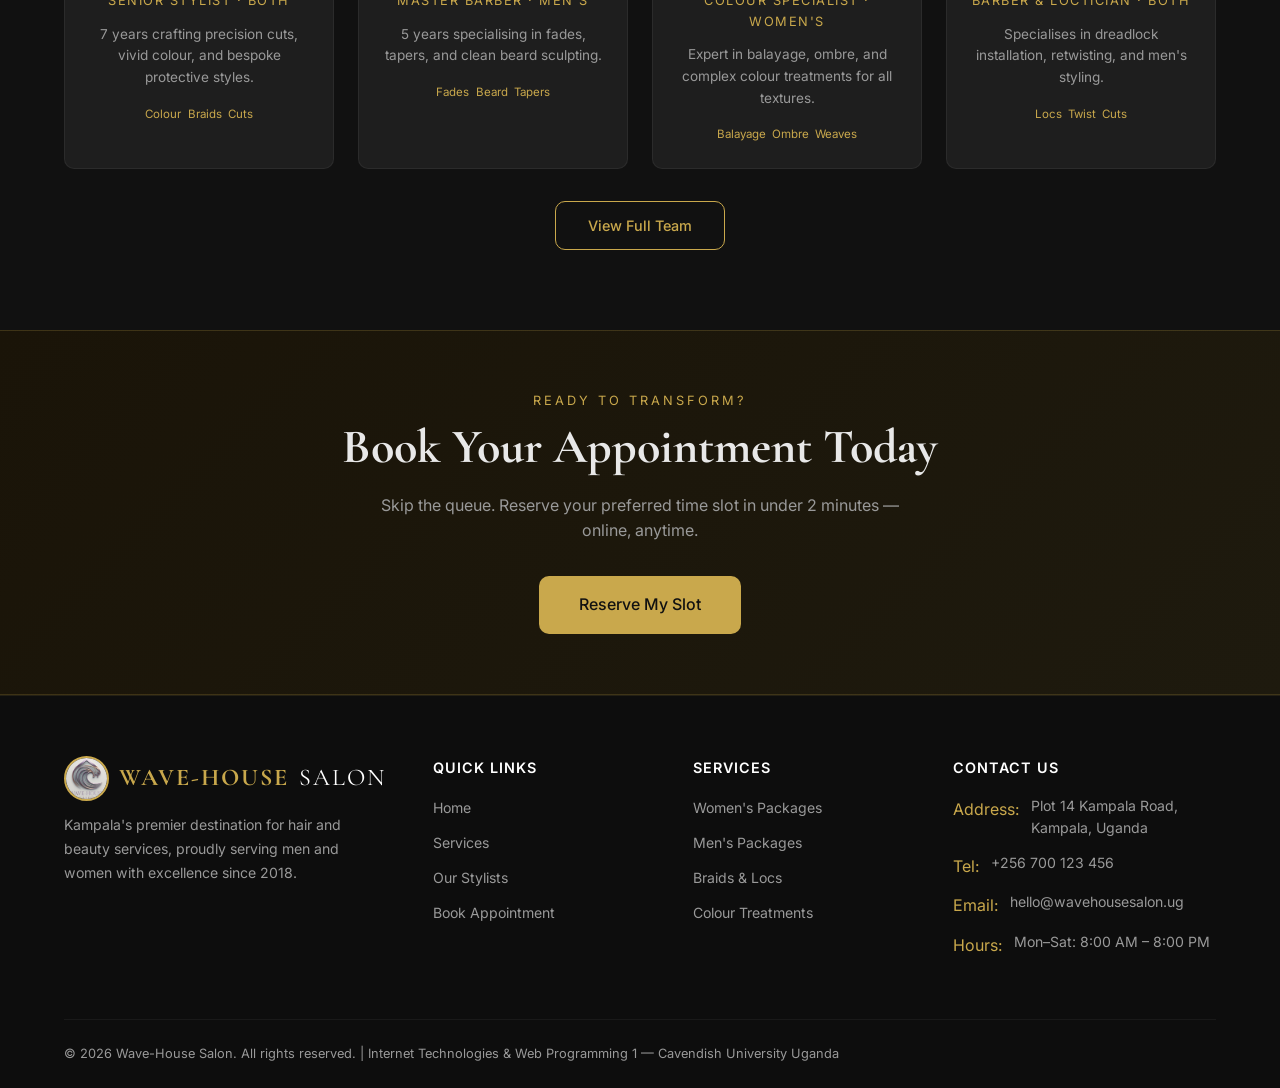
==== commit 934f90f7: "Fix: Add logo to all footers and correct image paths site-wide" ====
--- a/index.html
+++ b/index.html
@@ -331,7 +331,7 @@
       <div class="footer-grid">
         <div class="footer-brand">
           <a href="index.html" class="nav-logo">
-            <img src="logo.jpeg" alt="Wave-House Salon Logo">
+            <img src="assets/logo.jpeg" alt="Wave-House Salon Logo">
             WAVE-HOUSE<span>SALON</span>
           </a>
           <p>Kampala's premier destination for hair and beauty services, proudly serving men and women with excellence since 2018.</p>
--- a/style.css
+++ b/style.css
@@ -561,6 +561,9 @@
   object-fit: cover;
   object-position: center;
 }
+#stylist-brian .stylist-placeholder img {
+  object-position: top;
+}
 .stylist-info { padding: 1.5rem; }
 .stylist-info h3 {
   font-family: var(--font-head);
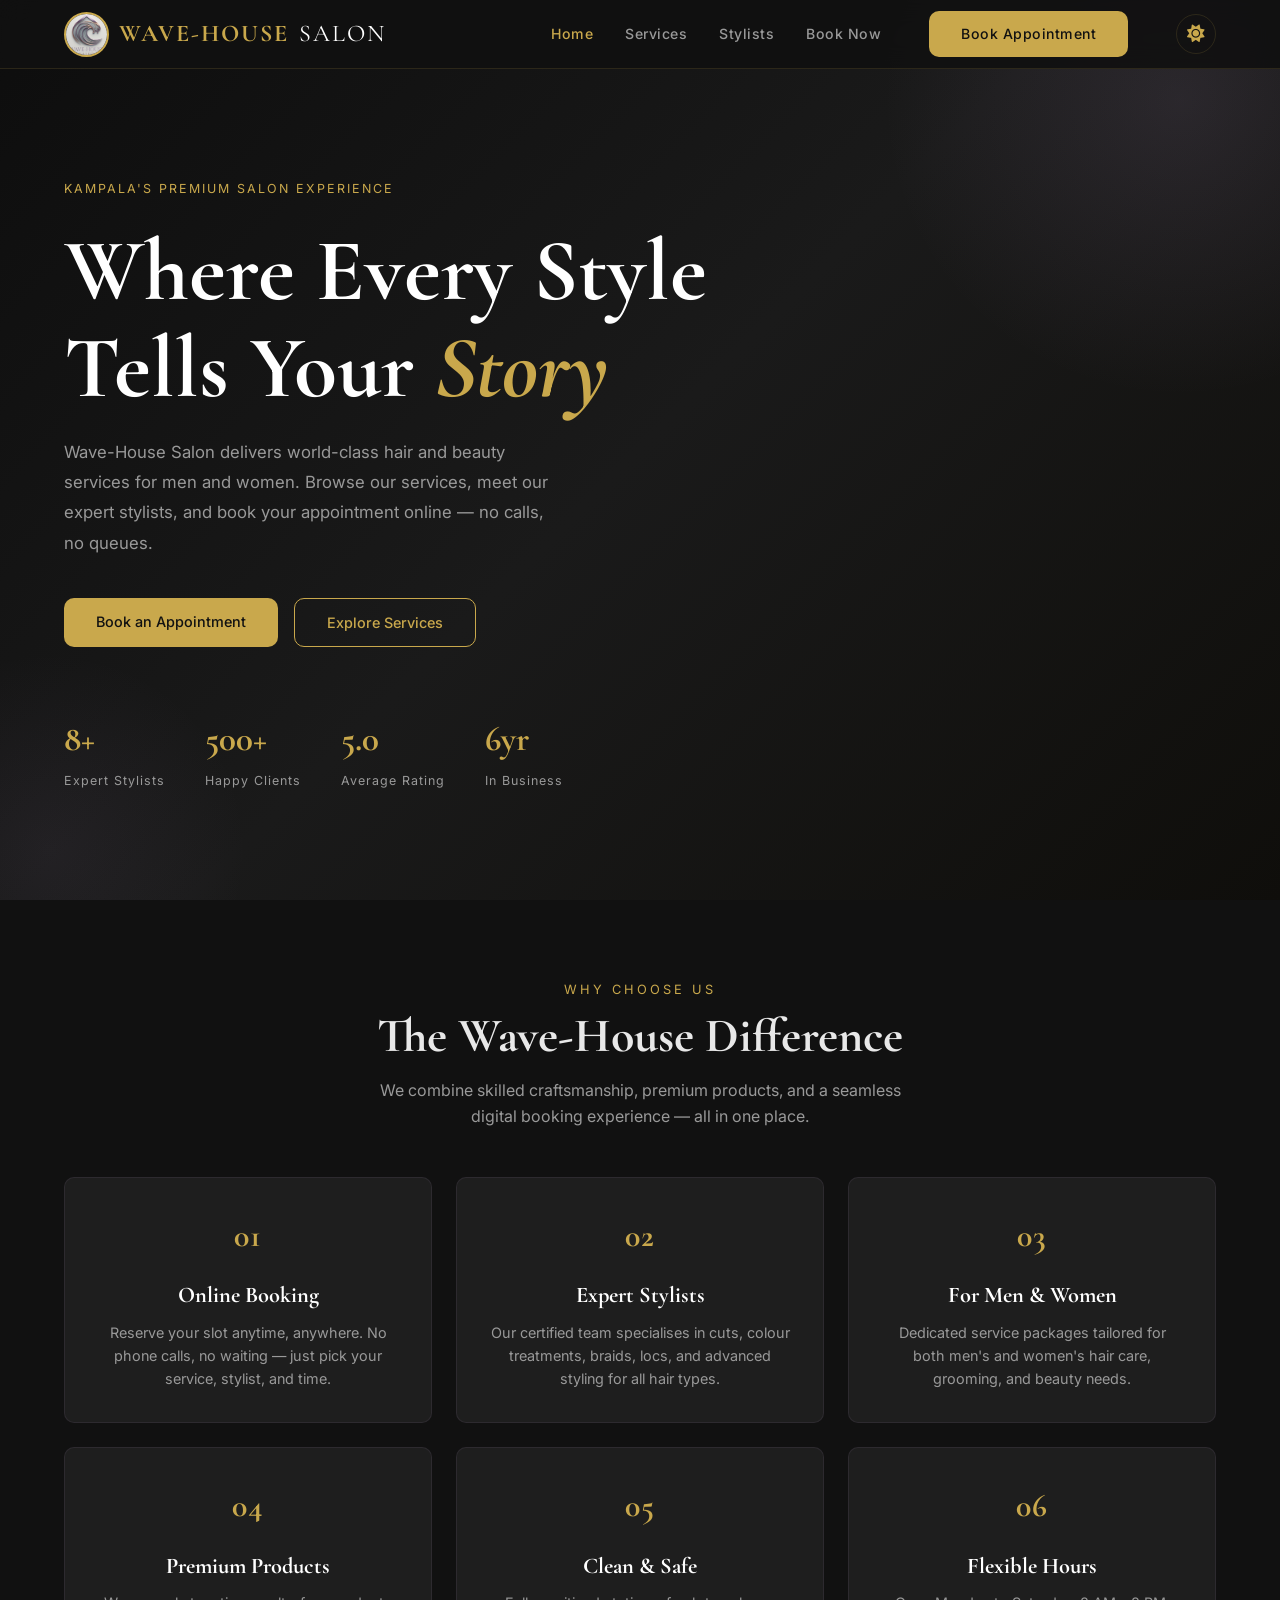
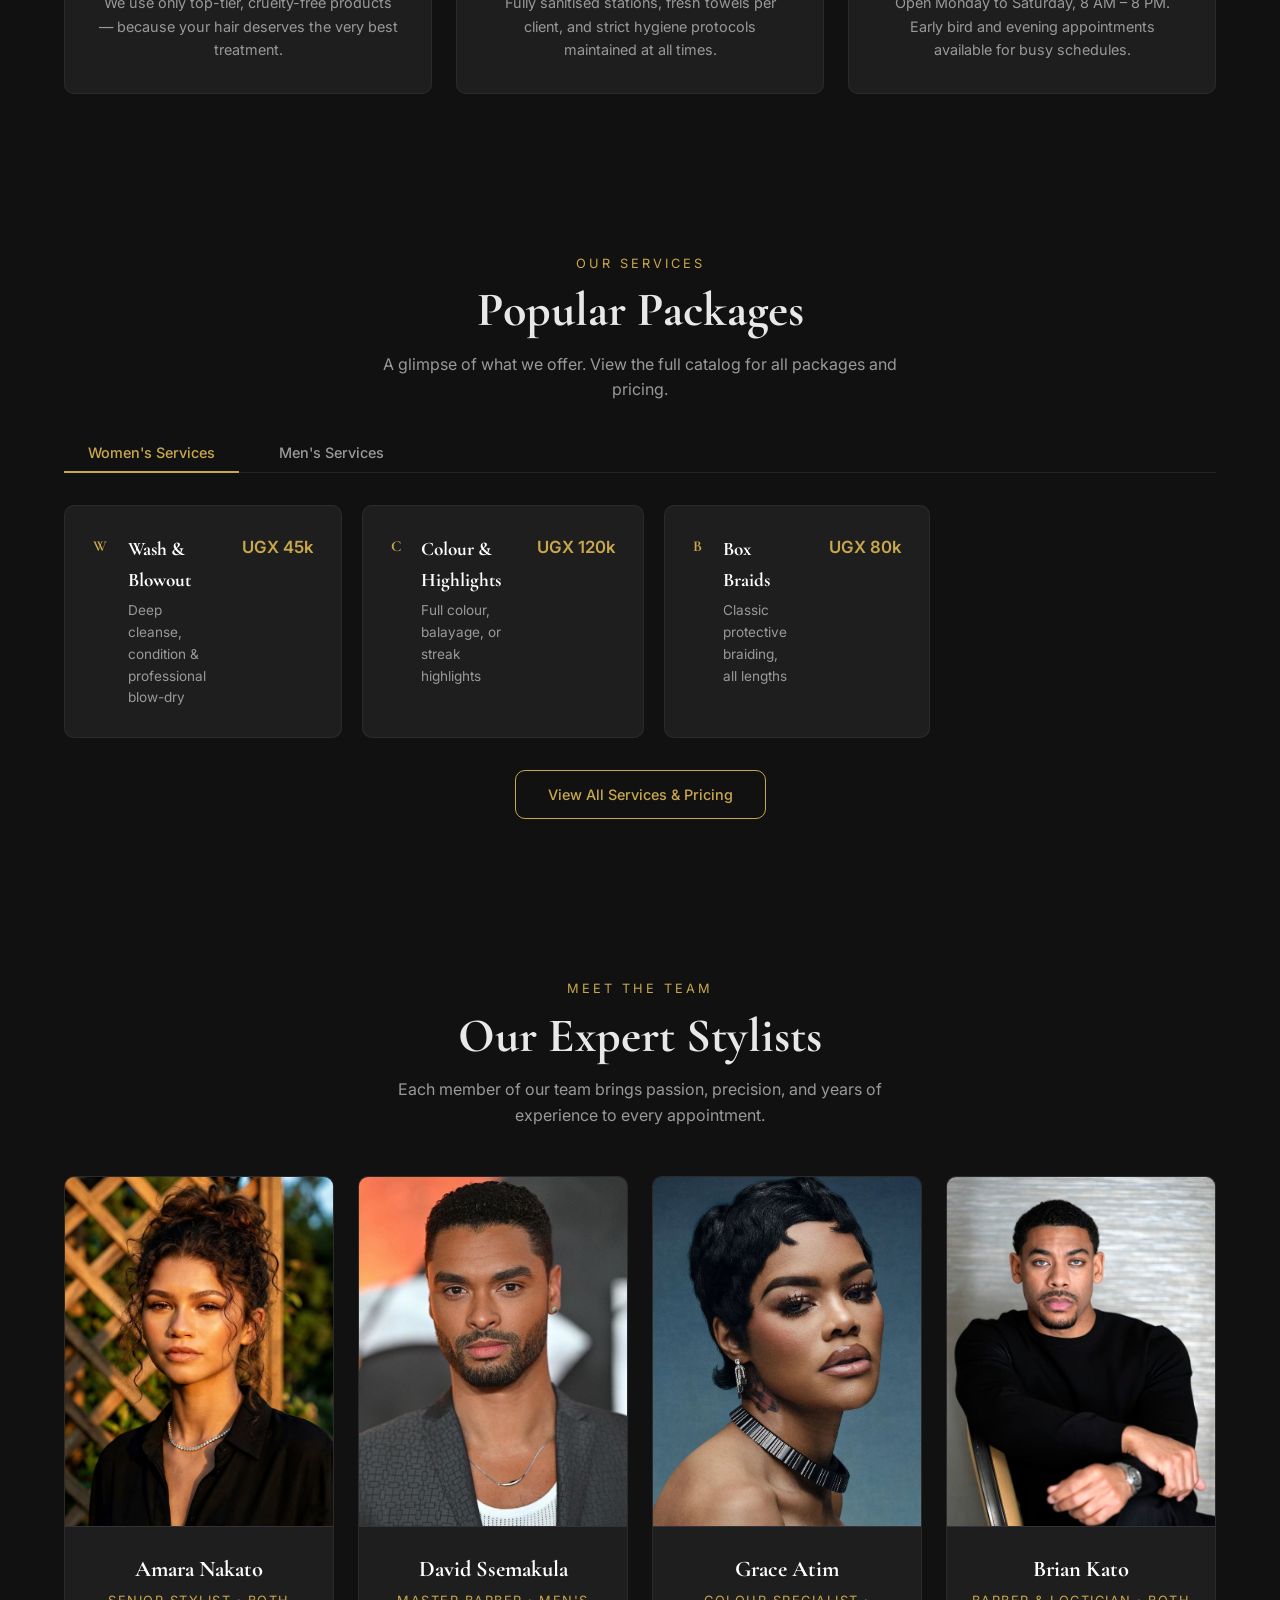
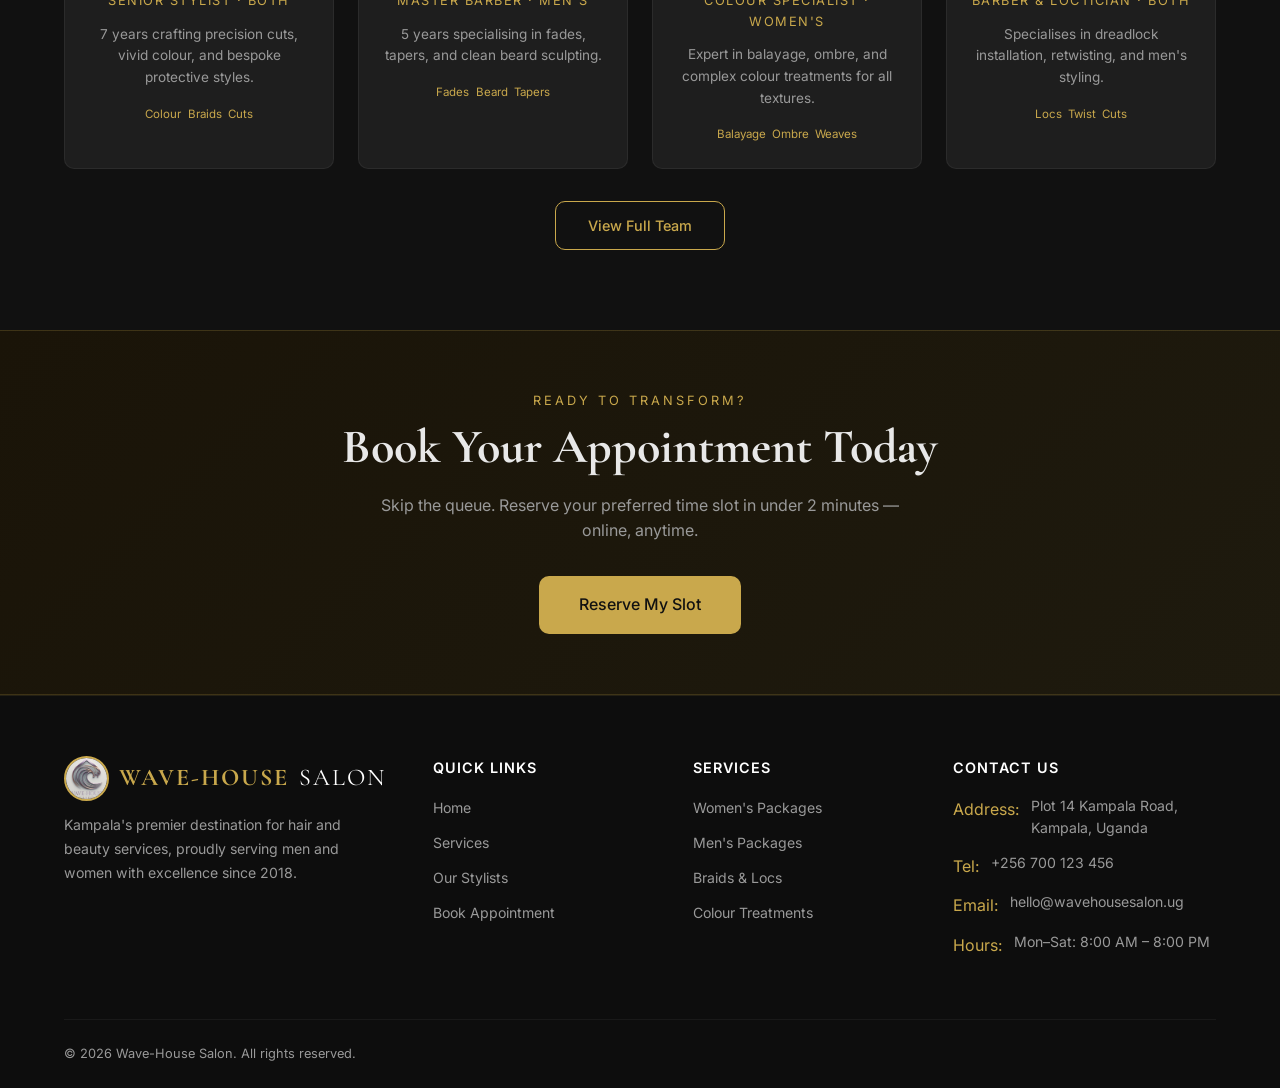
==== commit 80bfa382: "updating footer section" ====
--- a/index.html
+++ b/index.html
@@ -379,7 +379,7 @@
       </div>
 
       <div class="footer-bottom">
-        <p>&copy; 2026 Wave-House Salon. All rights reserved. | Internet Technologies &amp; Web Programming 1 — Cavendish University Uganda</p>
+        <p>&copy; 2026 Wave-House Salon. All rights reserved.</p>
       </div>
     </div>
   </footer>
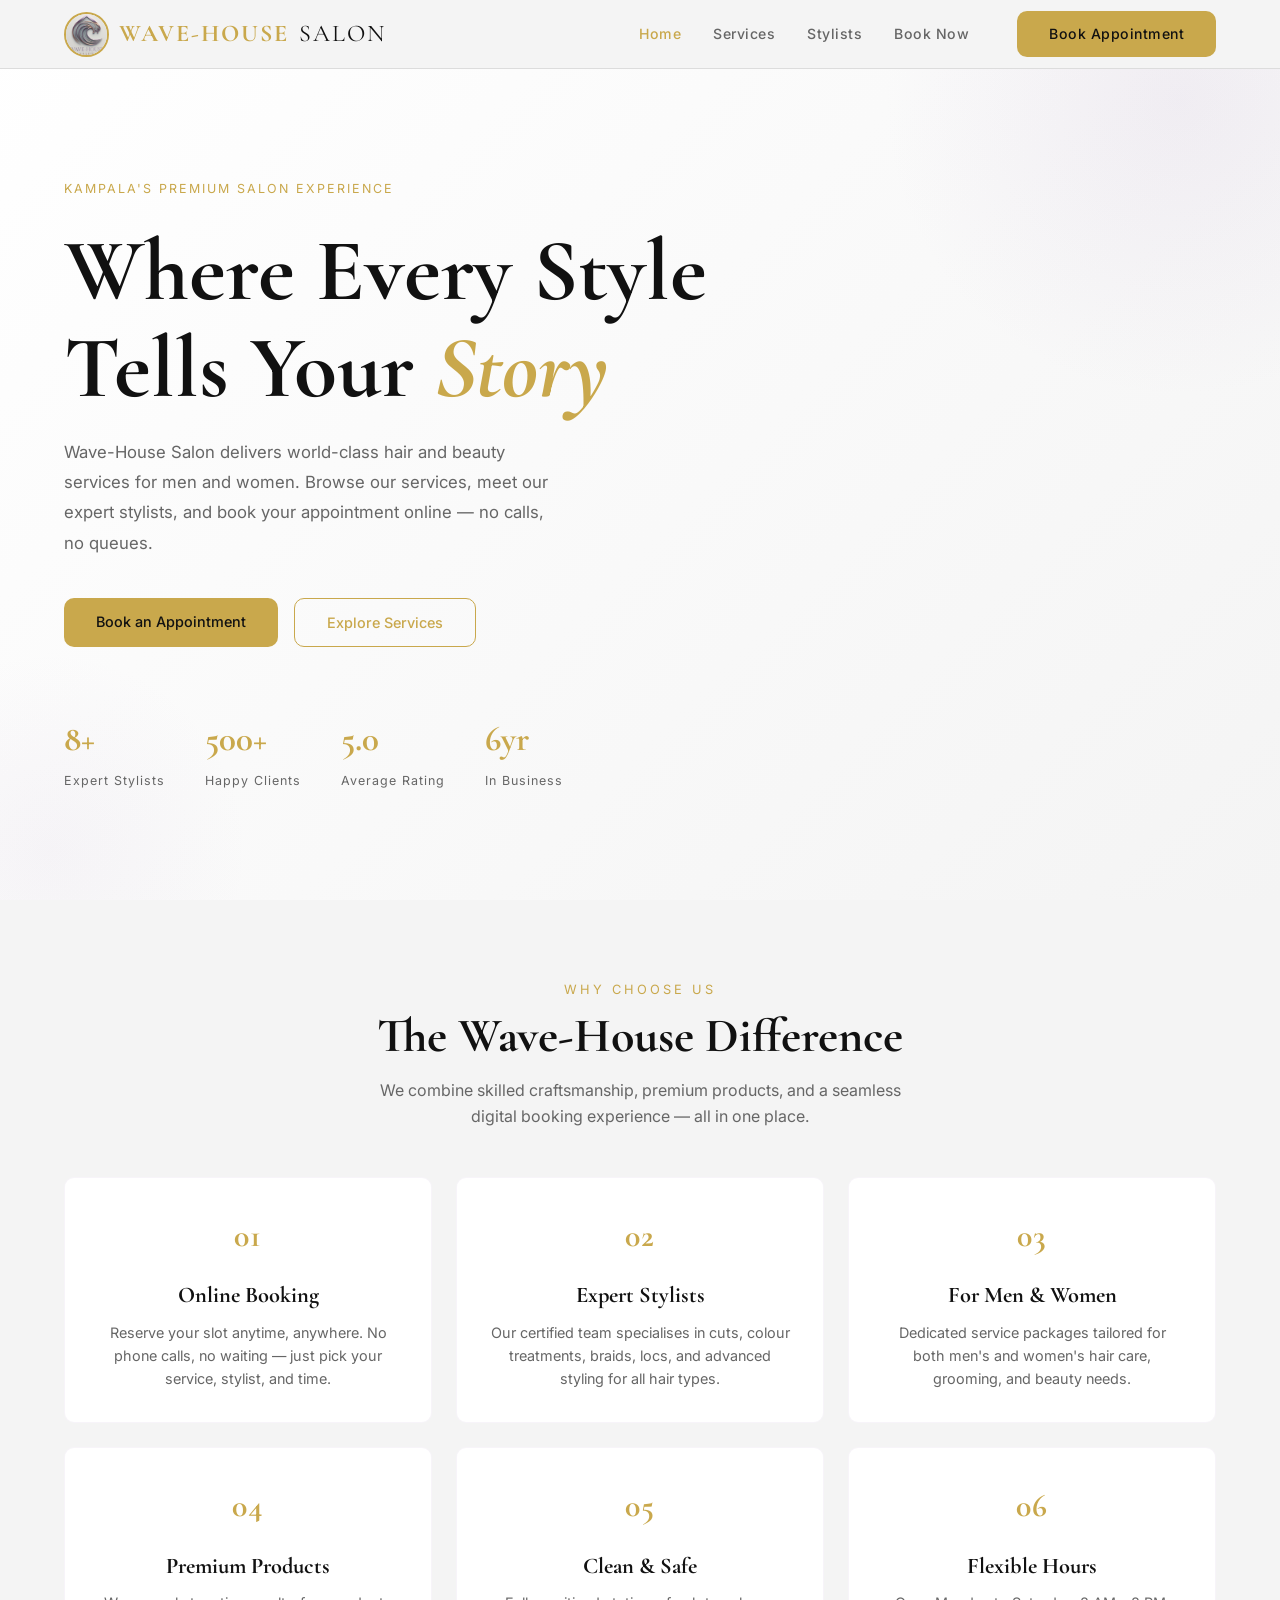
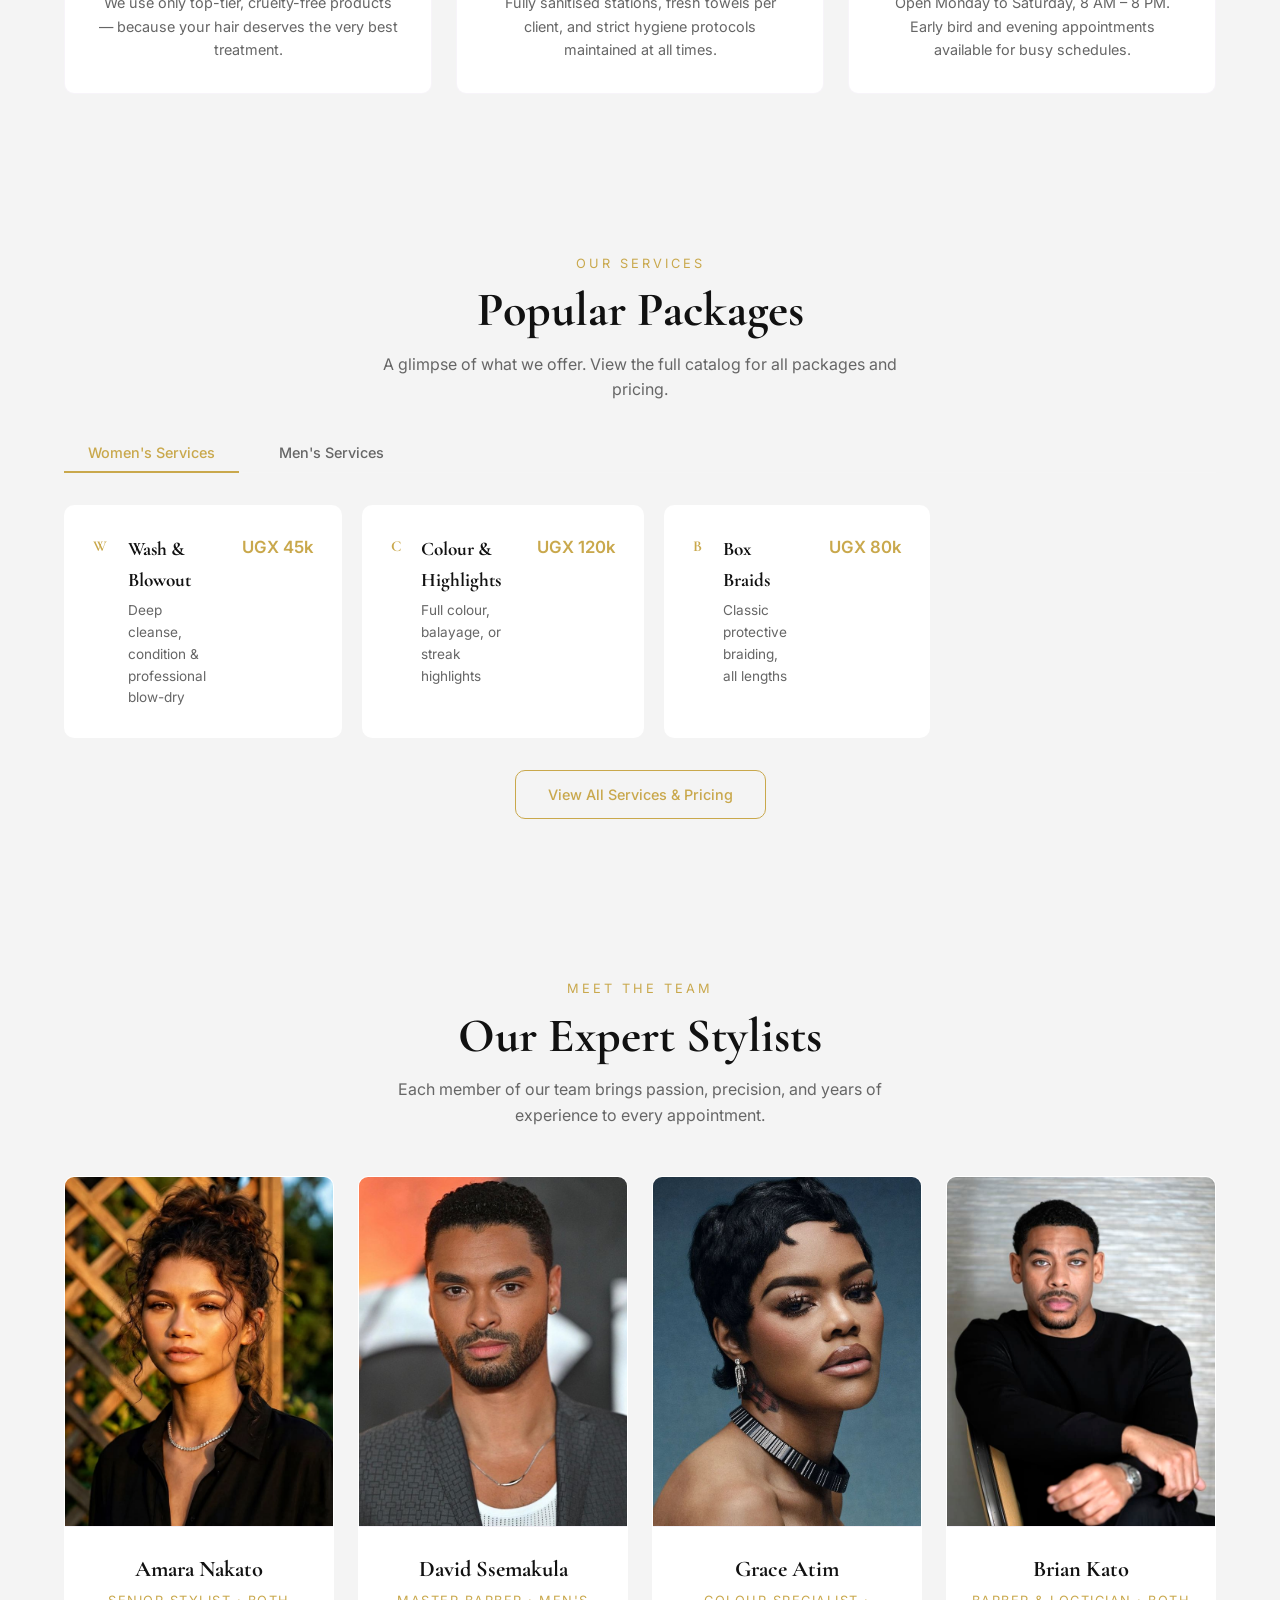
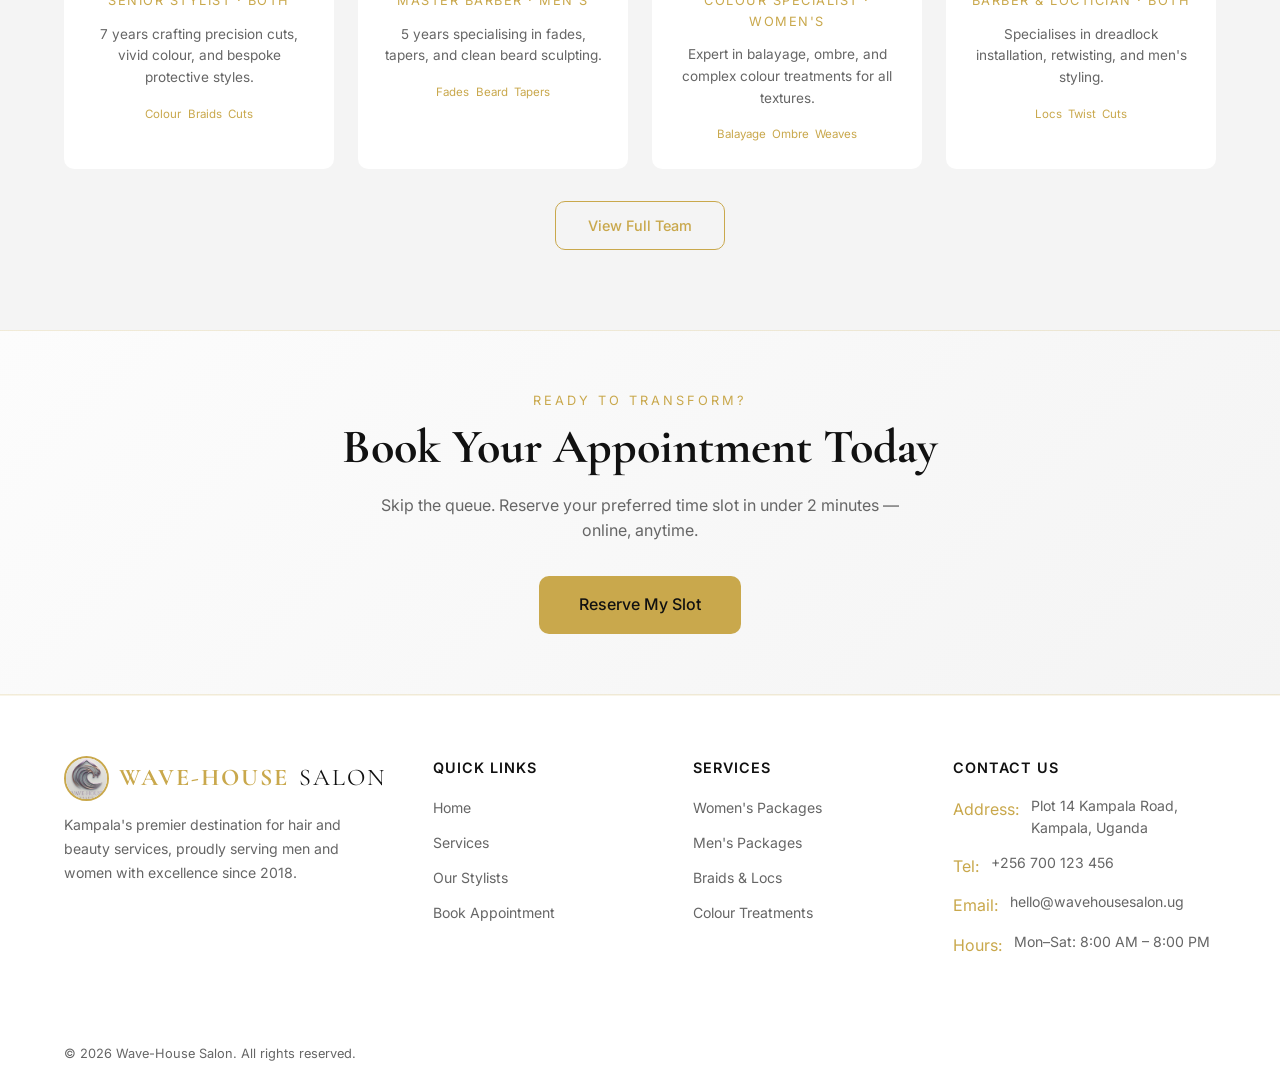
==== commit e192b7bd: "removing theme toggle and enforcing light mode" ====
--- a/index.html
+++ b/index.html
@@ -8,8 +8,7 @@
   <link rel="stylesheet" href="style.css" />
   <!-- Font Awesome for Icons -->
   <link rel="stylesheet" href="https://cdnjs.cloudflare.com/ajax/libs/font-awesome/6.0.0/css/all.min.css" />
-  <!-- Theme Switcher Script (Head inclusion prevents flash) -->
-  <script src="theme.js"></script>
+
 </head>
 <body>
 
@@ -29,11 +28,7 @@
         <li><a href="stylists.html" id="nav-stylists">Stylists</a></li>
         <li><a href="booking.html" id="nav-booking">Book Now</a></li>
         <li><a href="booking.html" class="btn btn-gold nav-cta" id="nav-cta-btn">Book Appointment</a></li>
-        <li>
-          <button class="theme-toggle" id="theme-toggle" aria-label="Toggle Light/Dark Mode">
-            <i class="fas fa-moon"></i>
-          </button>
-        </li>
+
       </ul>
 
       <button class="hamburger" id="hamburger-btn" aria-label="Open menu" aria-expanded="false">
--- a/style.css
+++ b/style.css
@@ -39,29 +39,7 @@
   --clr-dark3:   #e0e0e0;
 }
 
-[data-theme="dark"] {
-  --bg-color:     #111111;
-  --text-color:   #e8e8e8;
-  --accent-color: #c9a84c;
-  --card-bg:      #1e1e1e;
-  --nav-bg:       rgba(17,17,17,0.92);
-  --border-clr:   rgba(201,168,76,0.15);
-  --muted-clr:    #999999;
-  --shadow:       0 8px 32px rgba(0,0,0,0.45);
-
-  /* Section Backgrounds */
-  --hero-bg:     linear-gradient(135deg, #0d0d0d 0%, #1a1a1a 50%, #0f0e0b 100%);
-  --footer-bg:   #0d0d0d;
-  --header-bg:   linear-gradient(135deg, #0d0d0d, #1a1a1a);
-  --cta-bg:      linear-gradient(135deg, #1a1408, #1e1a0e);
-
-  /* Consistency variables */
-  --clr-white:   #ffffff;
-  --clr-card:    #1e1e1e;
-  --clr-muted:   #999999;
-  --clr-dark3:   #252525;
-  --clr-gold:    #c9a84c;
-}
+
 
 /* --- Reset --- */
 *, *::before, *::after { box-sizing: border-box; margin: 0; padding: 0; }
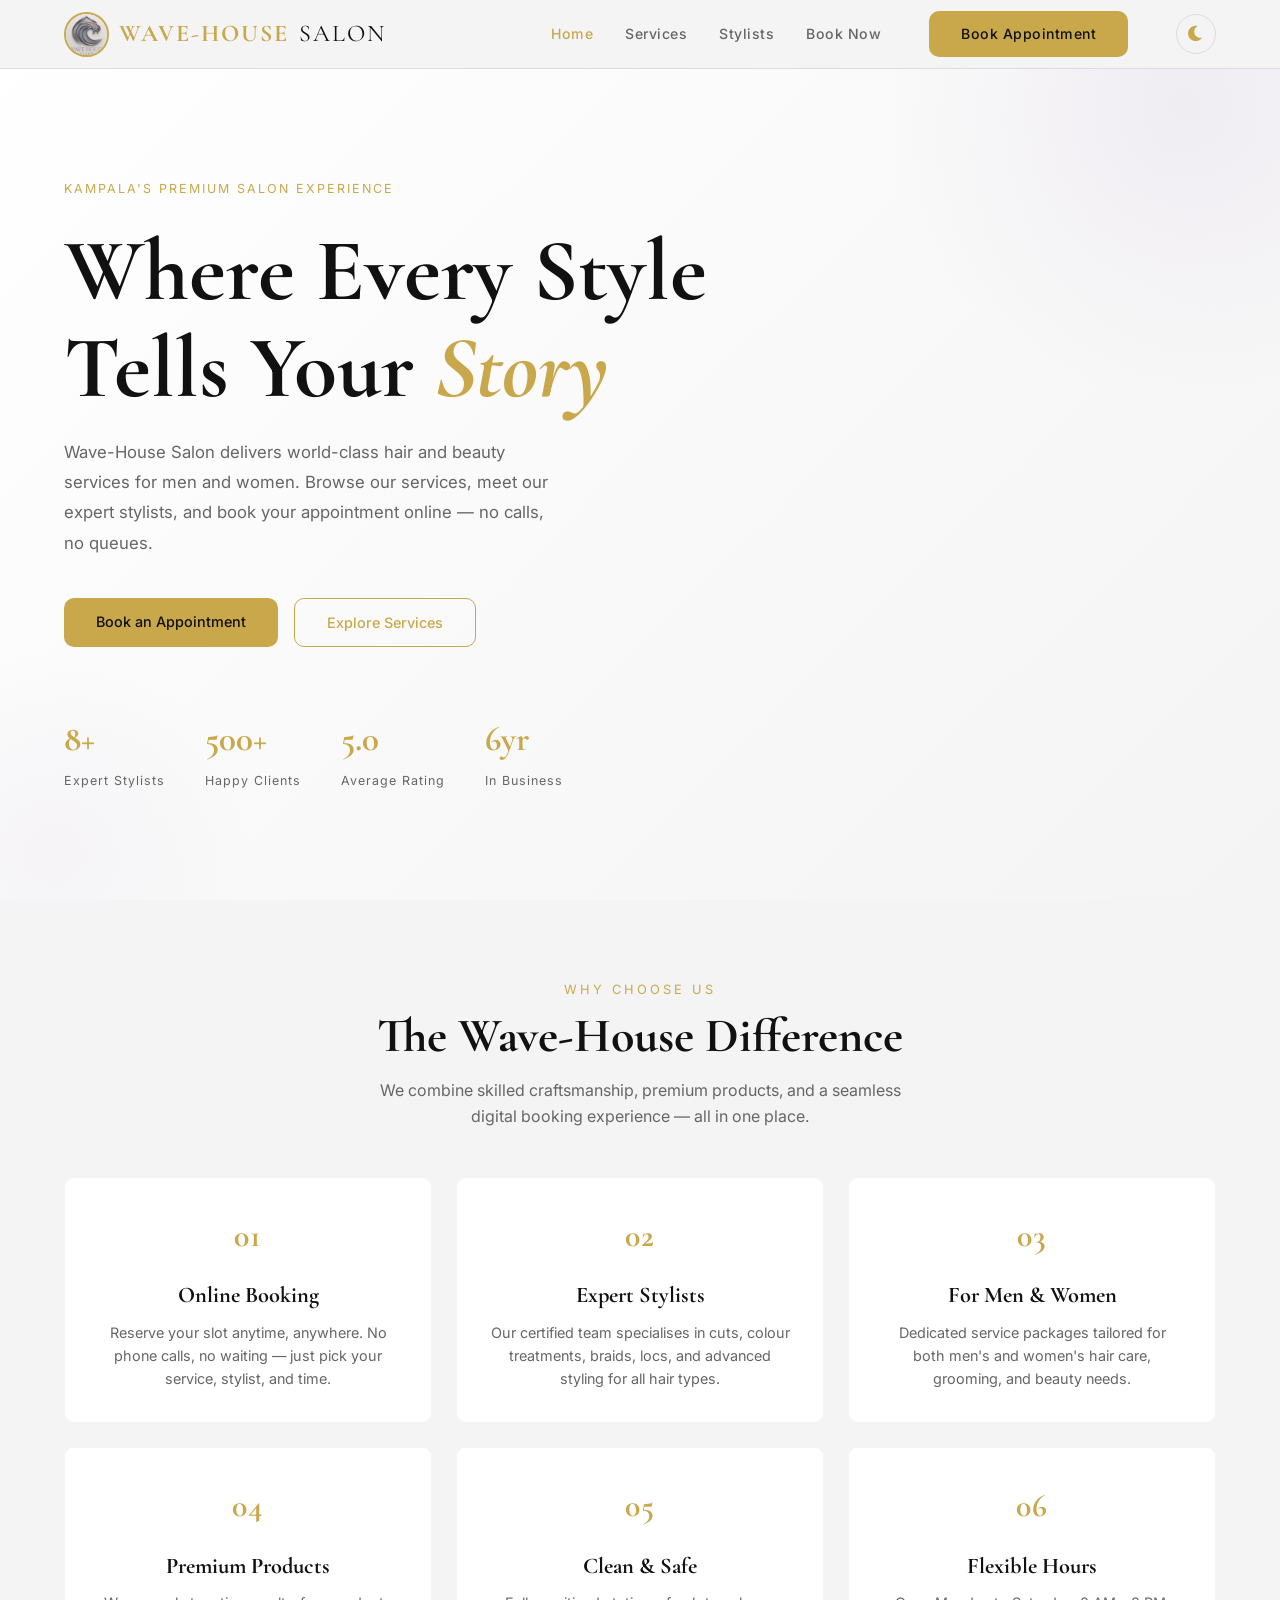
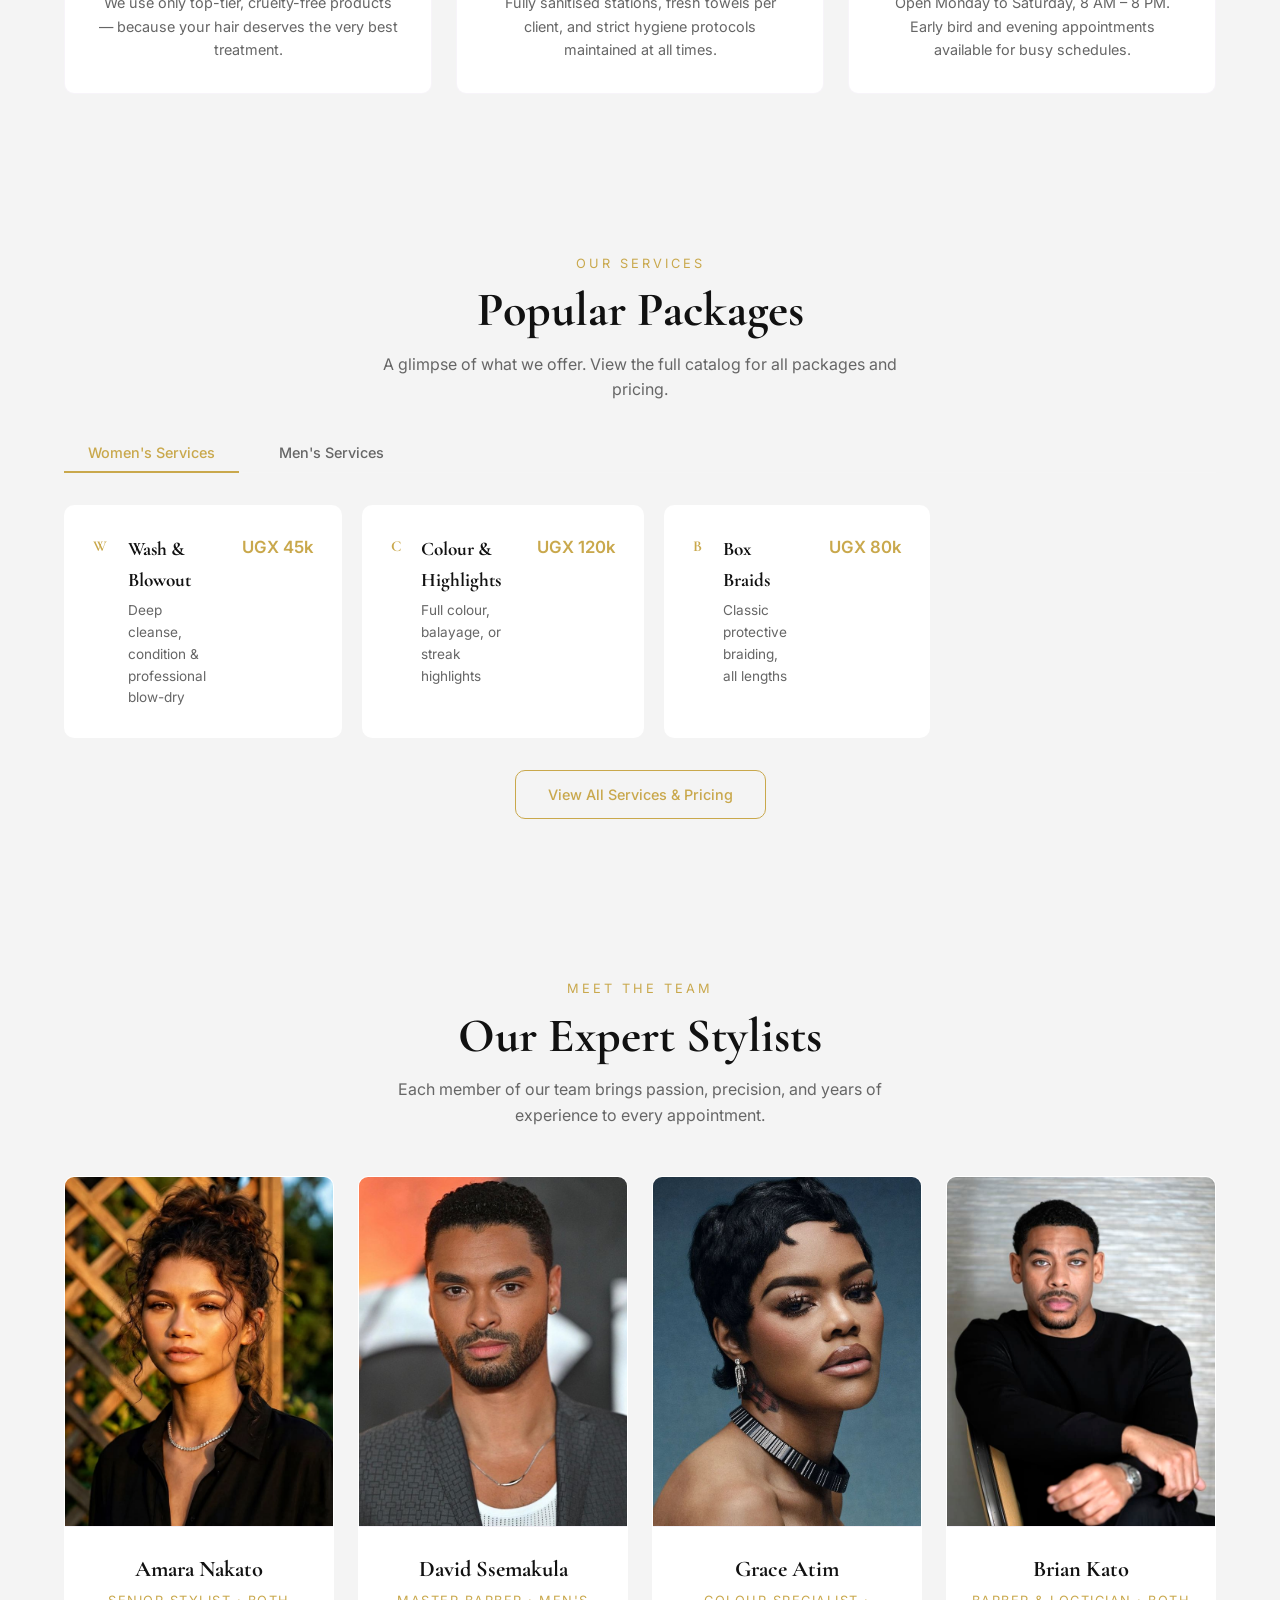
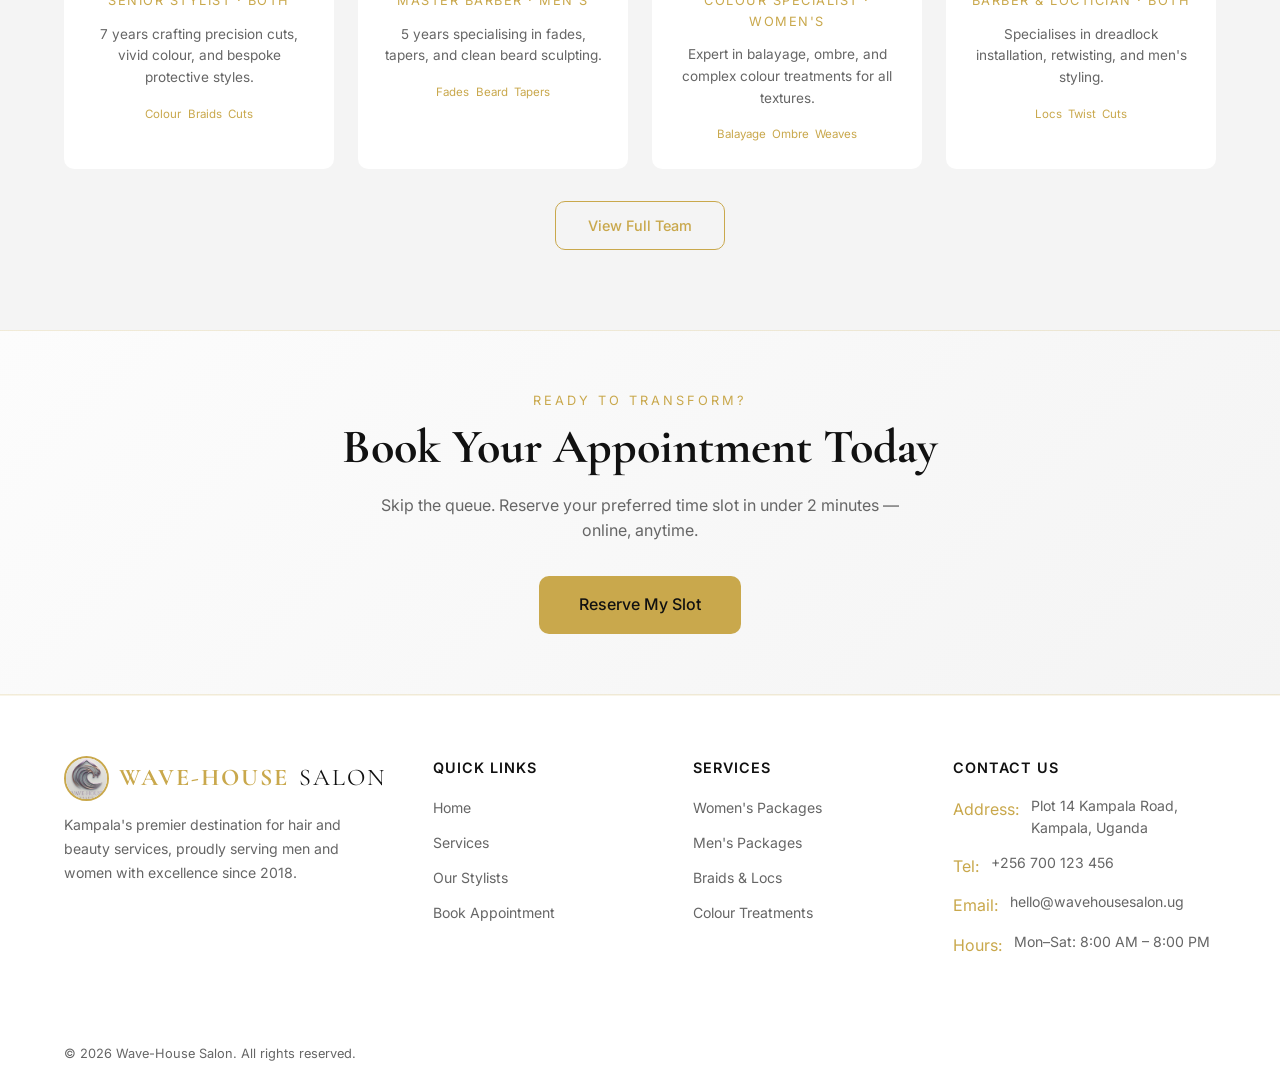
==== commit c2202e73: "adding the darkmode and lightmode toggle feature" ====
--- a/index.html
+++ b/index.html
@@ -8,7 +8,8 @@
   <link rel="stylesheet" href="style.css" />
   <!-- Font Awesome for Icons -->
   <link rel="stylesheet" href="https://cdnjs.cloudflare.com/ajax/libs/font-awesome/6.0.0/css/all.min.css" />
-
+  <!-- Theme Switcher Script (Head inclusion prevents flash) -->
+  <script src="theme.js"></script>
 </head>
 <body>
 
@@ -29,6 +30,11 @@
         <li><a href="booking.html" id="nav-booking">Book Now</a></li>
         <li><a href="booking.html" class="btn btn-gold nav-cta" id="nav-cta-btn">Book Appointment</a></li>
 
+        <li>
+          <button class="theme-toggle" id="theme-toggle" aria-label="Toggle Light/Dark Mode">
+            <i class="fas fa-moon"></i>
+          </button>
+        </li>
       </ul>
 
       <button class="hamburger" id="hamburger-btn" aria-label="Open menu" aria-expanded="false">
--- a/style.css
+++ b/style.css
@@ -38,8 +38,29 @@
   --clr-muted:   #666666;
   --clr-dark3:   #e0e0e0;
 }
-
-
+[data-theme="dark"] {
+  --bg-color:     #111111;
+  --text-color:   #e8e8e8;
+  --accent-color: #c9a84c;
+  --card-bg:      #1e1e1e;
+  --nav-bg:       rgba(17,17,17,0.92);
+  --border-clr:   rgba(201,168,76,0.15);
+  --muted-clr:    #999999;
+  --shadow:       0 8px 32px rgba(0,0,0,0.45);
+
+  /* Section Backgrounds */
+  --hero-bg:     linear-gradient(135deg, #0d0d0d 0%, #1a1a1a 50%, #0f0e0b 100%);
+  --footer-bg:   #0d0d0d;
+  --header-bg:   linear-gradient(135deg, #0d0d0d, #1a1a1a);
+  --cta-bg:      linear-gradient(135deg, #1a1408, #1e1a0e);
+
+  /* Consistency variables */
+  --clr-white:   #ffffff;
+  --clr-card:    #1e1e1e;
+  --clr-muted:   #999999;
+  --clr-dark3:   #252525;
+  --clr-gold:    #c9a84c;
+}
 
 /* --- Reset --- */
 *, *::before, *::after { box-sizing: border-box; margin: 0; padding: 0; }
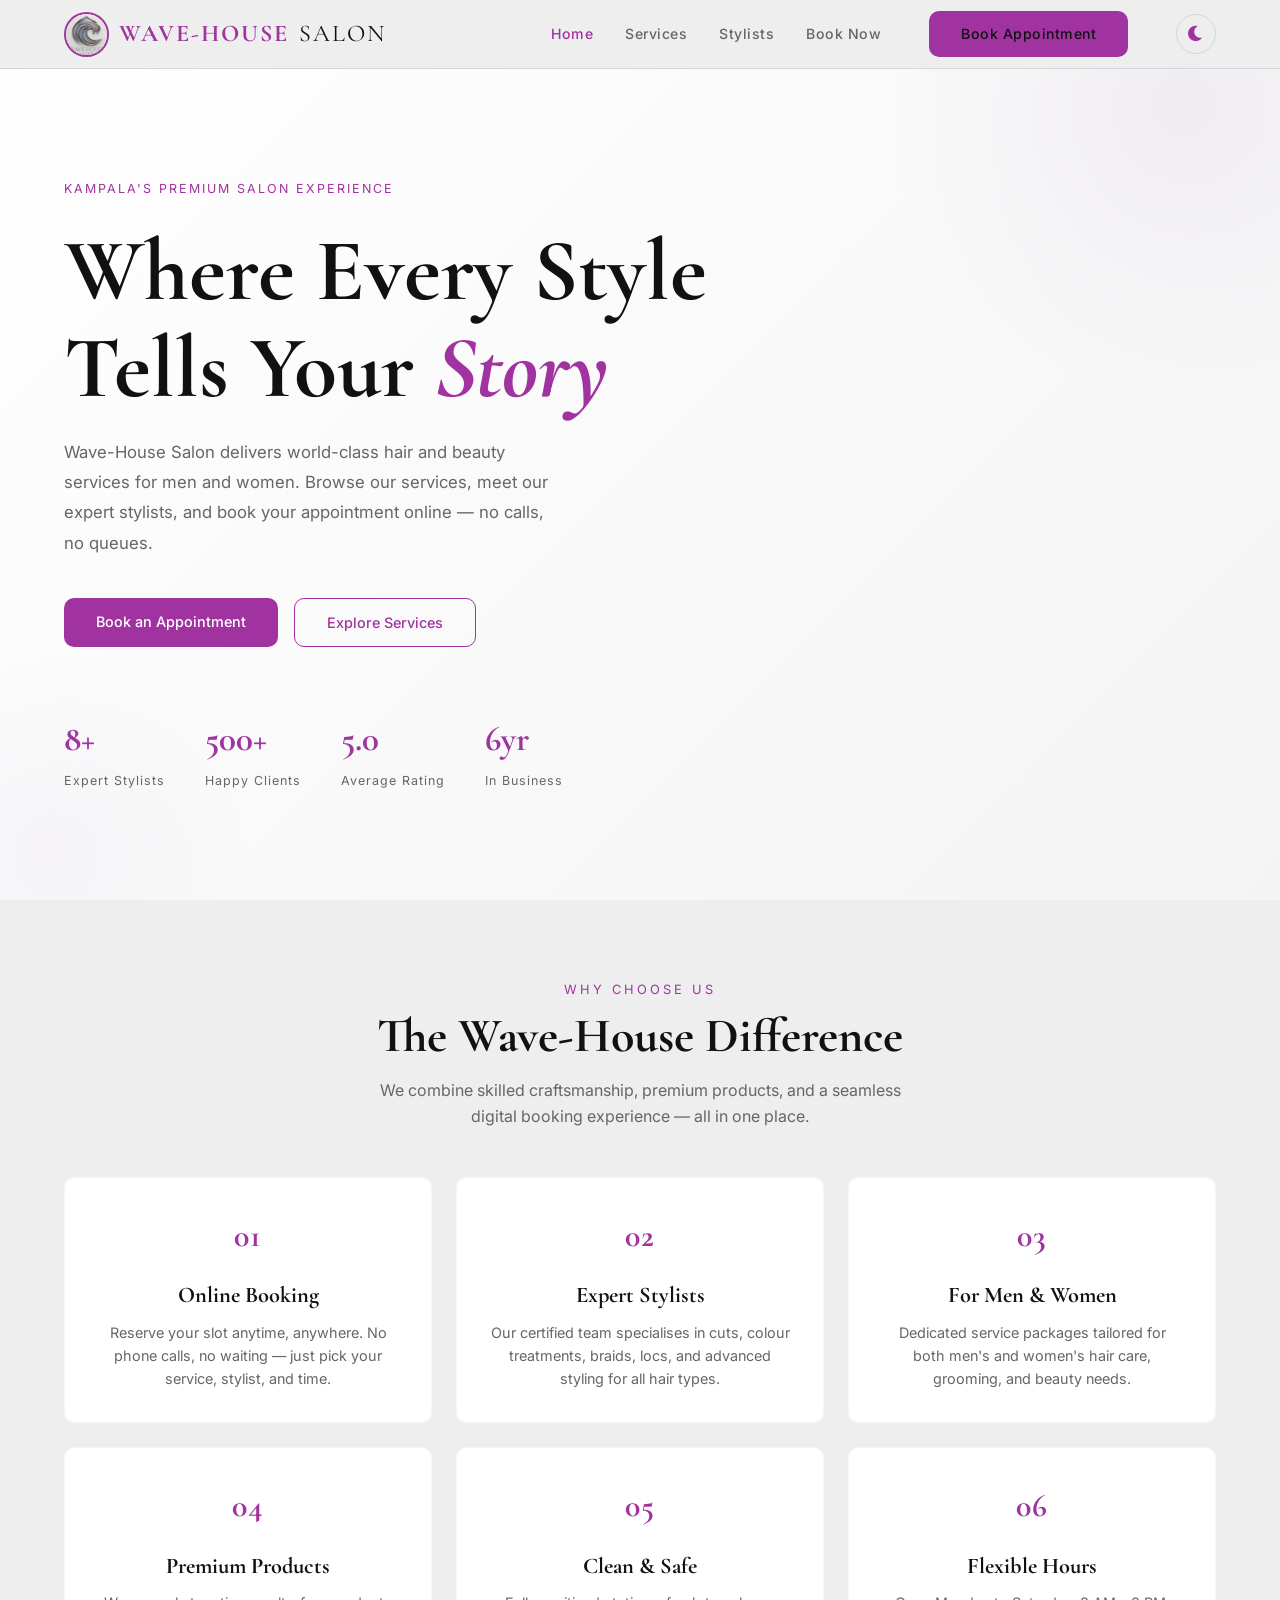
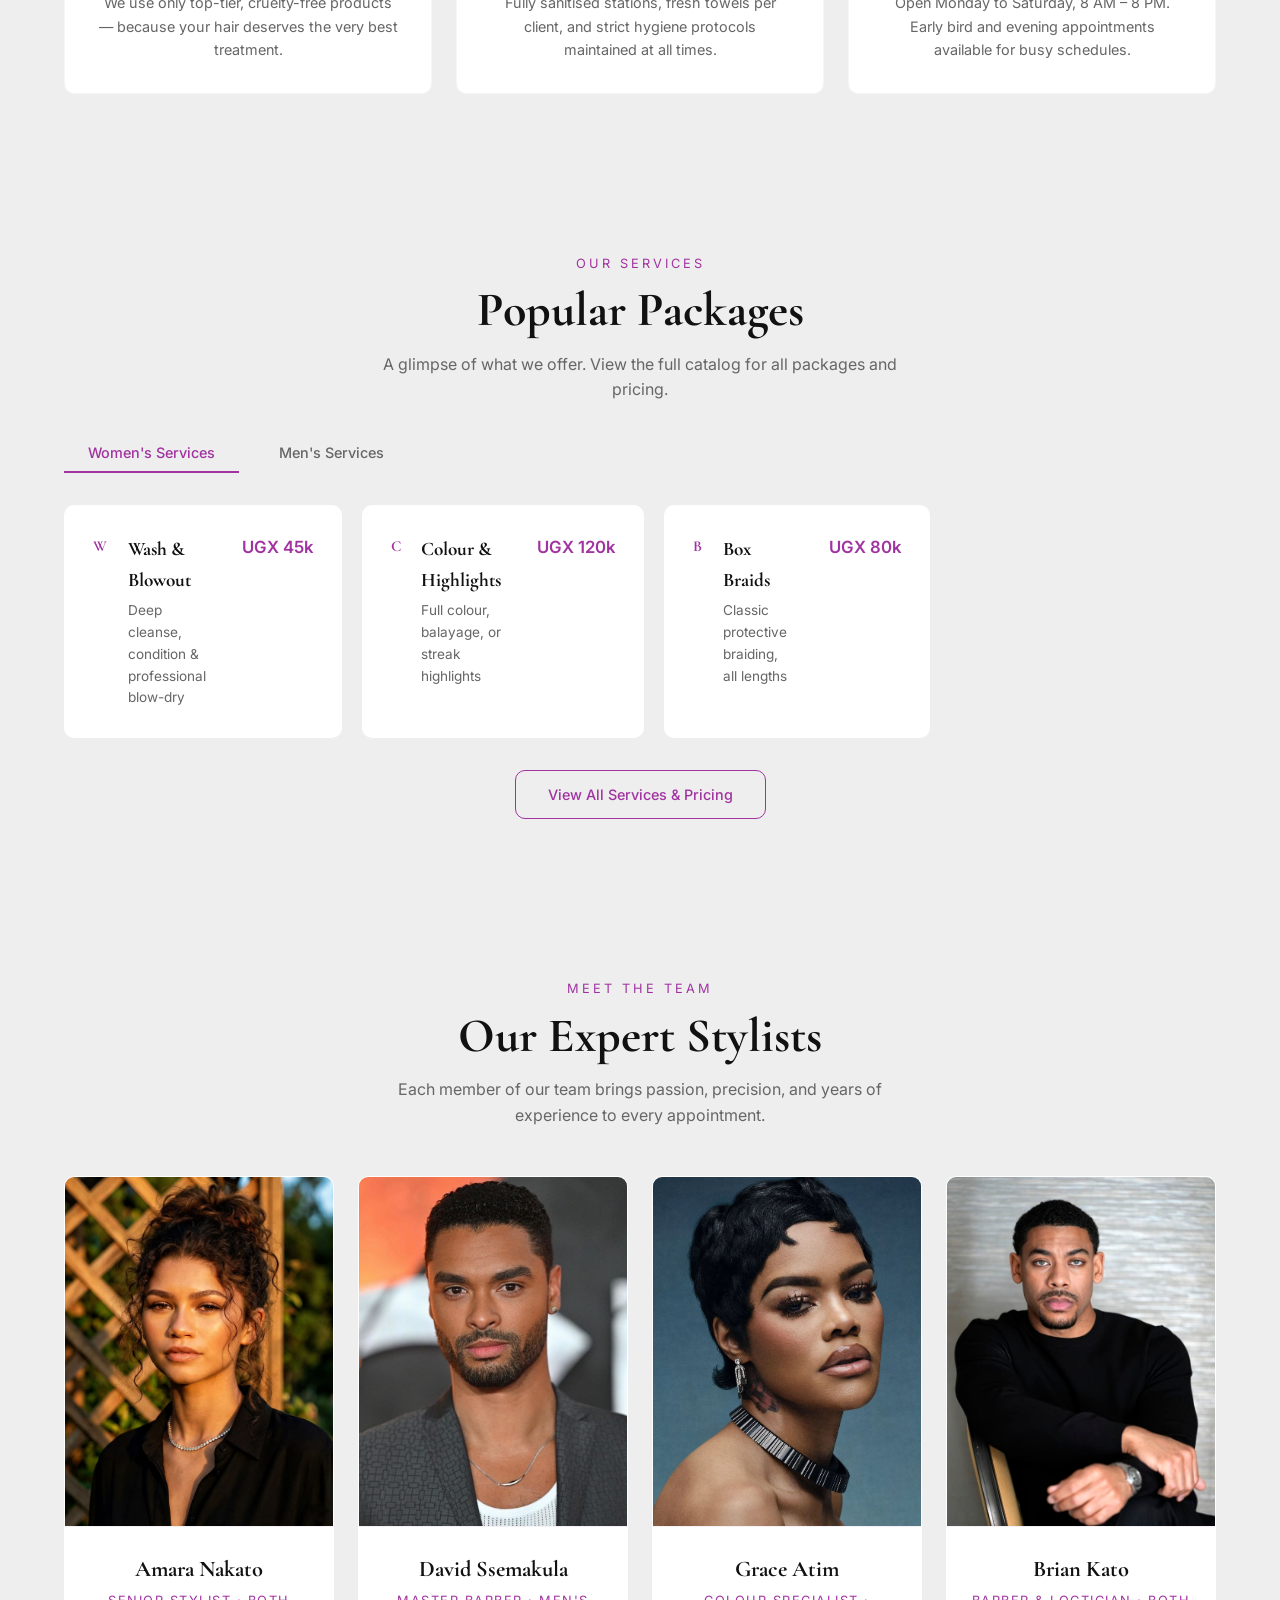
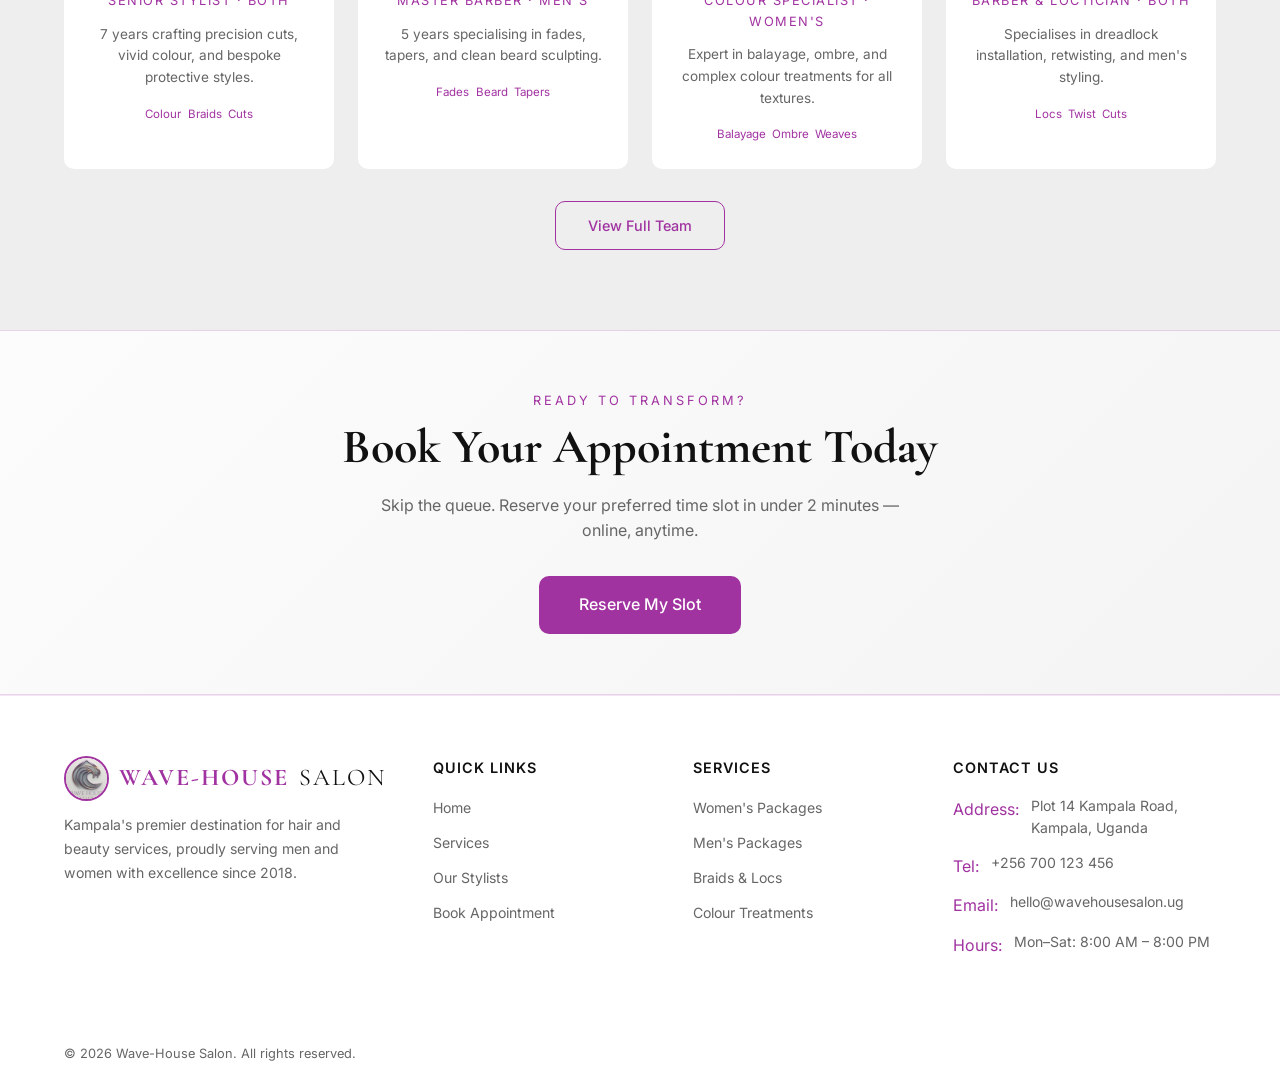
==== commit d89b4d40: "adjusting the website theme color" ====
--- a/index.html
+++ b/index.html
@@ -28,7 +28,7 @@
         <li><a href="services.html" id="nav-services">Services</a></li>
         <li><a href="stylists.html" id="nav-stylists">Stylists</a></li>
         <li><a href="booking.html" id="nav-booking">Book Now</a></li>
-        <li><a href="booking.html" class="btn btn-gold nav-cta" id="nav-cta-btn">Book Appointment</a></li>
+        <li><a href="booking.html" class="btn btn-purple nav-cta" id="nav-cta-btn">Book Appointment</a></li>
 
         <li>
           <button class="theme-toggle" id="theme-toggle" aria-label="Toggle Light/Dark Mode">
@@ -49,7 +49,7 @@
     <a href="services.html" id="mob-services">Services</a>
     <a href="stylists.html" id="mob-stylists">Stylists</a>
     <a href="booking.html" id="mob-booking">Book Now</a>
-    <a href="booking.html" class="btn btn-gold" id="mob-cta" style="text-align:center;margin-top:0.5rem;">Book Appointment</a>
+    <a href="booking.html" class="btn btn-purple" id="mob-cta" style="text-align:center;margin-top:0.5rem;">Book Appointment</a>
   </div>
 
   <!-- ========================
@@ -72,7 +72,7 @@
         </p>
 
         <div class="hero-actions">
-          <a href="booking.html" class="btn btn-gold" id="hero-book-btn">Book an Appointment</a>
+          <a href="booking.html" class="btn btn-purple" id="hero-book-btn">Book an Appointment</a>
           <a href="services.html" class="btn btn-outline" id="hero-services-btn">Explore Services</a>
         </div>
 
@@ -318,7 +318,7 @@
       <p class="section-sub" style="margin-bottom:2rem;">
         Skip the queue. Reserve your preferred time slot in under 2 minutes — online, anytime.
       </p>
-      <a href="booking.html" class="btn btn-gold" id="cta-book-btn" style="font-size:1rem;padding:1rem 2.5rem;">
+      <a href="booking.html" class="btn btn-purple" id="cta-book-btn" style="font-size:1rem;padding:1rem 2.5rem;">
         Reserve My Slot
       </a>
     </div>
--- a/style.css
+++ b/style.css
@@ -9,16 +9,16 @@
 /* --- CSS Custom Properties --- */
 :root {
   /* Default: Light Mode */
-  --bg-color:     #f4f4f4;
+  --bg-color:     #eeeeee;
   --text-color:   #111111;
-  --accent-color: #c9a84c;
+  --accent-color: #a133a1;
   --card-bg:      #ffffff;
-  --nav-bg:       rgba(244, 244, 244, 0.95);
+  --nav-bg:       rgba(238, 238, 238, 0.95);
   --border-clr:   rgba(0,0,0,0.1);
   --muted-clr:    #666666;
   
-  --clr-gold:    #c9a84c;
-  --clr-gold-lt: #e2c97e;
+  --clr-purple:    #a133a1;
+  --clr-purple-lt: #c247c2;
   --radius:      10px;
   --shadow:      0 8px 32px rgba(0,0,0,0.1);
   --transition:  0.4s ease;
@@ -41,10 +41,10 @@
 [data-theme="dark"] {
   --bg-color:     #111111;
   --text-color:   #e8e8e8;
-  --accent-color: #c9a84c;
+  --accent-color: #a133a1;
   --card-bg:      #1e1e1e;
   --nav-bg:       rgba(17,17,17,0.92);
-  --border-clr:   rgba(201,168,76,0.15);
+  --border-clr:   rgba(161, 51, 161,0.15);
   --muted-clr:    #999999;
   --shadow:       0 8px 32px rgba(0,0,0,0.45);
 
@@ -52,14 +52,14 @@
   --hero-bg:     linear-gradient(135deg, #0d0d0d 0%, #1a1a1a 50%, #0f0e0b 100%);
   --footer-bg:   #0d0d0d;
   --header-bg:   linear-gradient(135deg, #0d0d0d, #1a1a1a);
-  --cta-bg:      linear-gradient(135deg, #1a1408, #1e1a0e);
+  --cta-bg:      linear-gradient(135deg, #1a0e1a, #1e0e1e);
 
   /* Consistency variables */
   --clr-white:   #ffffff;
   --clr-card:    #1e1e1e;
   --clr-muted:   #999999;
   --clr-dark3:   #252525;
-  --clr-gold:    #c9a84c;
+  --clr-purple:  #a133a1;
 }
 
 /* --- Reset --- */
@@ -81,7 +81,7 @@
 .container  { width: 90%; max-width: var(--max-w); margin: 0 auto; }
 .section    { padding: 80px 0; }
 .section-sm { padding: 50px 0; }
-.text-gold  { color: var(--accent-color); }
+.text-purple  { color: var(--accent-color); }
 .text-center{ text-align: center; }
 .mt-1 { margin-top: 0.5rem; }
 .mt-2 { margin-top: 1rem;   }
@@ -120,11 +120,11 @@
   transition: var(--transition);
   border: none;
 }
-.btn-gold {
+.btn-purple {
   background: var(--accent-color);
-  color: #111;
-}
-.btn-gold:hover { background: var(--clr-gold-lt); transform: translateY(-2px); }
+  color: #fff;
+}
+.btn-purple:hover { background: var(--clr-purple-lt); transform: translateY(-2px); }
 .btn-outline {
   background: transparent;
   border: 1.5px solid var(--accent-color);
@@ -233,7 +233,7 @@
   position: fixed;
   top: 68px; left: 0; right: 0;
   background: var(--bg-color);
-  border-top: 1px solid rgba(201,168,76,0.15);
+  border-top: 1px solid rgba(161, 51, 161,0.15);
   padding: 1.5rem 2rem;
   z-index: 999;
   flex-direction: column;
@@ -455,6 +455,8 @@
   border-radius: var(--radius);
   overflow: hidden;
   transition: var(--transition);
+  display: flex;
+  flex-direction: column;
 }
 .service-pkg-card:hover {
   border-color: rgba(177,151,196,0.45);
@@ -494,7 +496,12 @@
   font-family: var(--font-body); 
   opacity: 0.85;
 }
-.pkg-body { padding: 1.75rem; }
+.pkg-body { 
+  padding: 1.75rem; 
+  display: flex;
+  flex-direction: column;
+  flex: 1;
+}
 .pkg-features { display: flex; flex-direction: column; gap: 0.65rem; margin-bottom: 1.5rem; }
 .pkg-features li {
   font-size: 0.9rem;
@@ -504,6 +511,9 @@
   gap: 0.5rem;
 }
 .pkg-features li::before { content: '✓'; color: var(--accent-color); font-weight: 700; }
+.pkg-body .btn {
+  margin-top: auto;
+}
 .pkg-badge {
   display: inline-block;
   color: var(--accent-color);
@@ -621,7 +631,7 @@
 }
 .booking-form-card {
   background: var(--card-bg);
-  border: 1px solid rgba(201,168,76,0.15);
+  border: 1px solid rgba(161, 51, 161,0.15);
   border-radius: var(--radius);
   padding: 2.5rem;
 }
@@ -665,7 +675,7 @@
    =========================== */
 .footer {
   background: var(--footer-bg);
-  border-top: 1px solid rgba(201,168,76,0.12);
+  border-top: 1px solid rgba(161, 51, 161,0.12);
   padding: 60px 0 0;
 }
 .footer-grid {
@@ -713,7 +723,7 @@
   position: absolute;
   top: -100px; right: -100px;
   width: 500px; height: 500px;
-  background: radial-gradient(circle, rgba(201,168,76,0.1) 0%, transparent 70%);
+  background: radial-gradient(circle, rgba(161, 51, 161,0.1) 0%, transparent 70%);
 }
 .page-header h1 {
   font-family: var(--font-head);
@@ -735,8 +745,8 @@
 /* Success Message */
 .success-msg {
   display: none;
-  background: rgba(201,168,76,0.1);
-  border: 1px solid rgba(201,168,76,0.35);
+  background: rgba(161, 51, 161,0.1);
+  border: 1px solid rgba(161, 51, 161,0.35);
   border-radius: var(--radius);
   padding: 1.25rem;
   color: var(--accent-color);
@@ -931,8 +941,8 @@
 /* --- CTA Strip --- */
 .cta-strip {
   background: var(--cta-bg);
-  border-top: 1px solid rgba(201,168,76,0.2);
-  border-bottom: 1px solid rgba(201,168,76,0.2);
+  border-top: 1px solid rgba(161, 51, 161, 0.2);
+  border-bottom: 1px solid rgba(161, 51, 161, 0.2);
   padding: 60px 0;
 }
 
